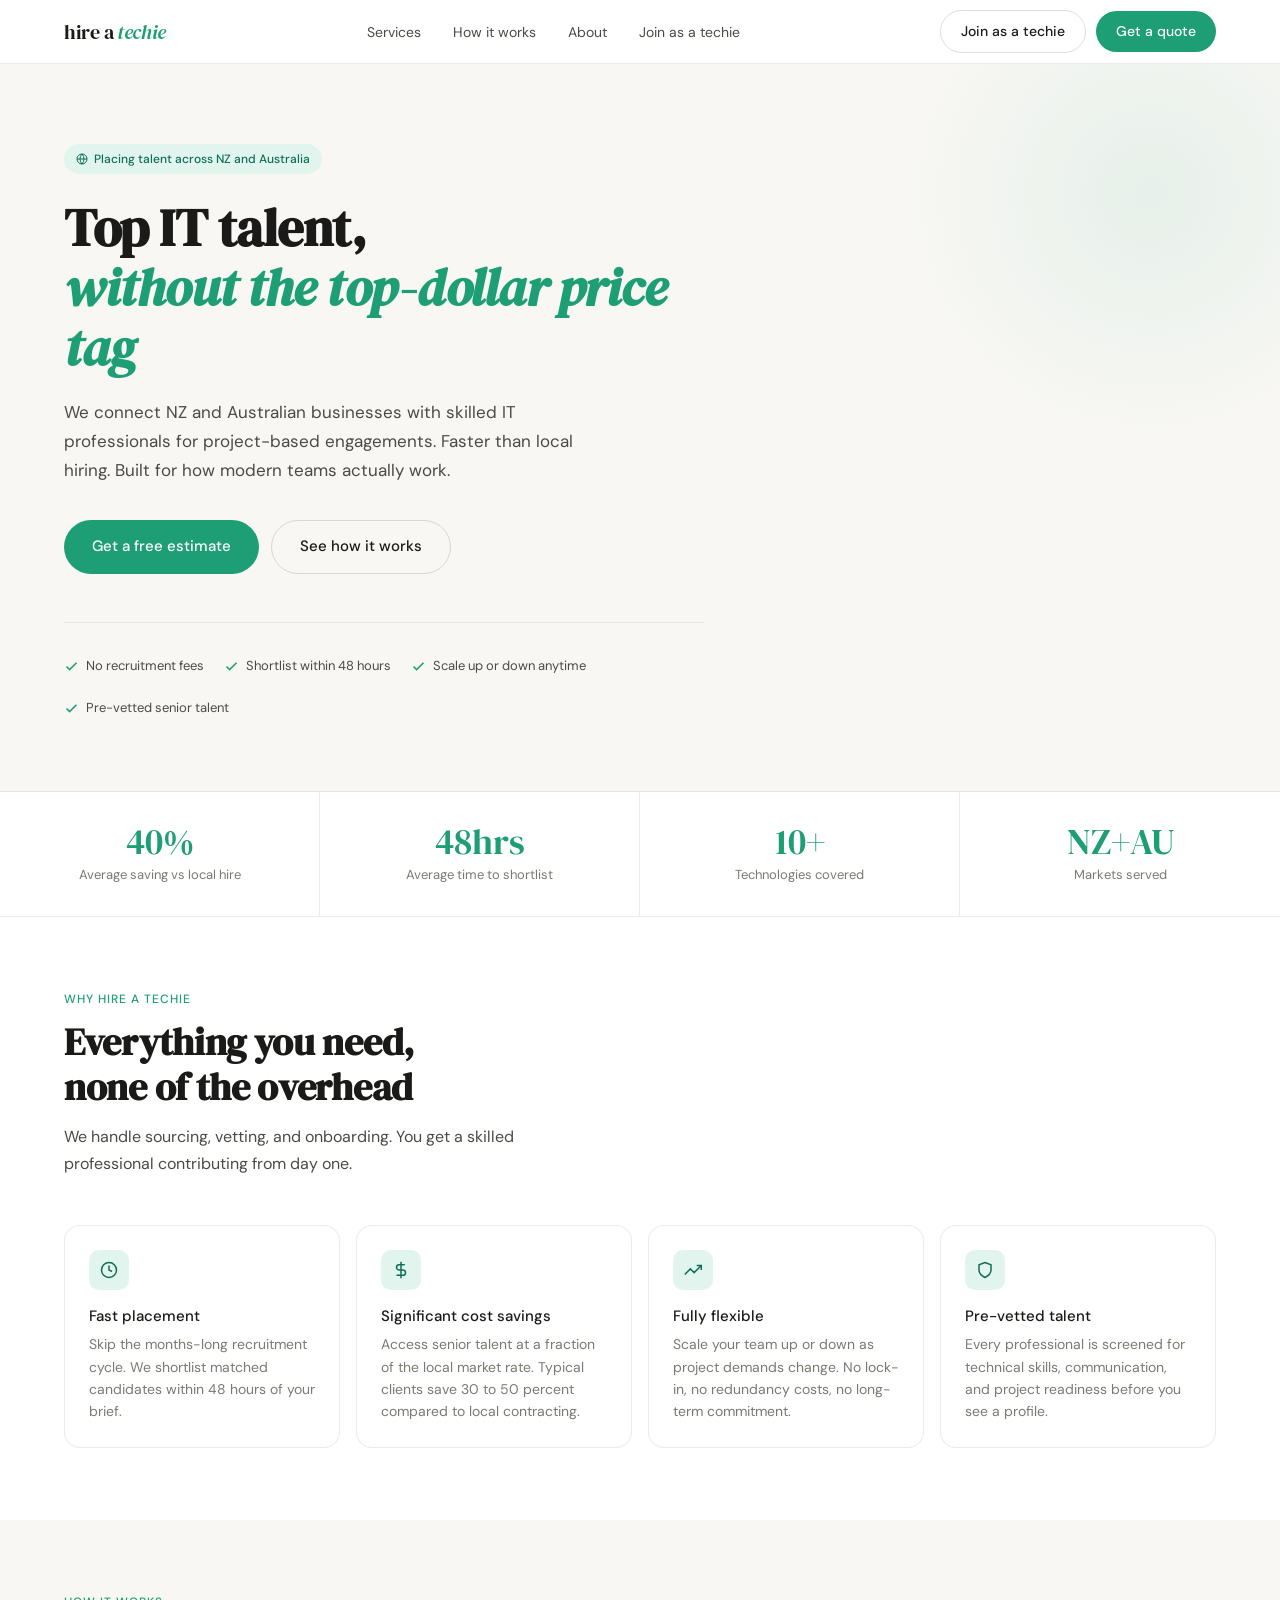
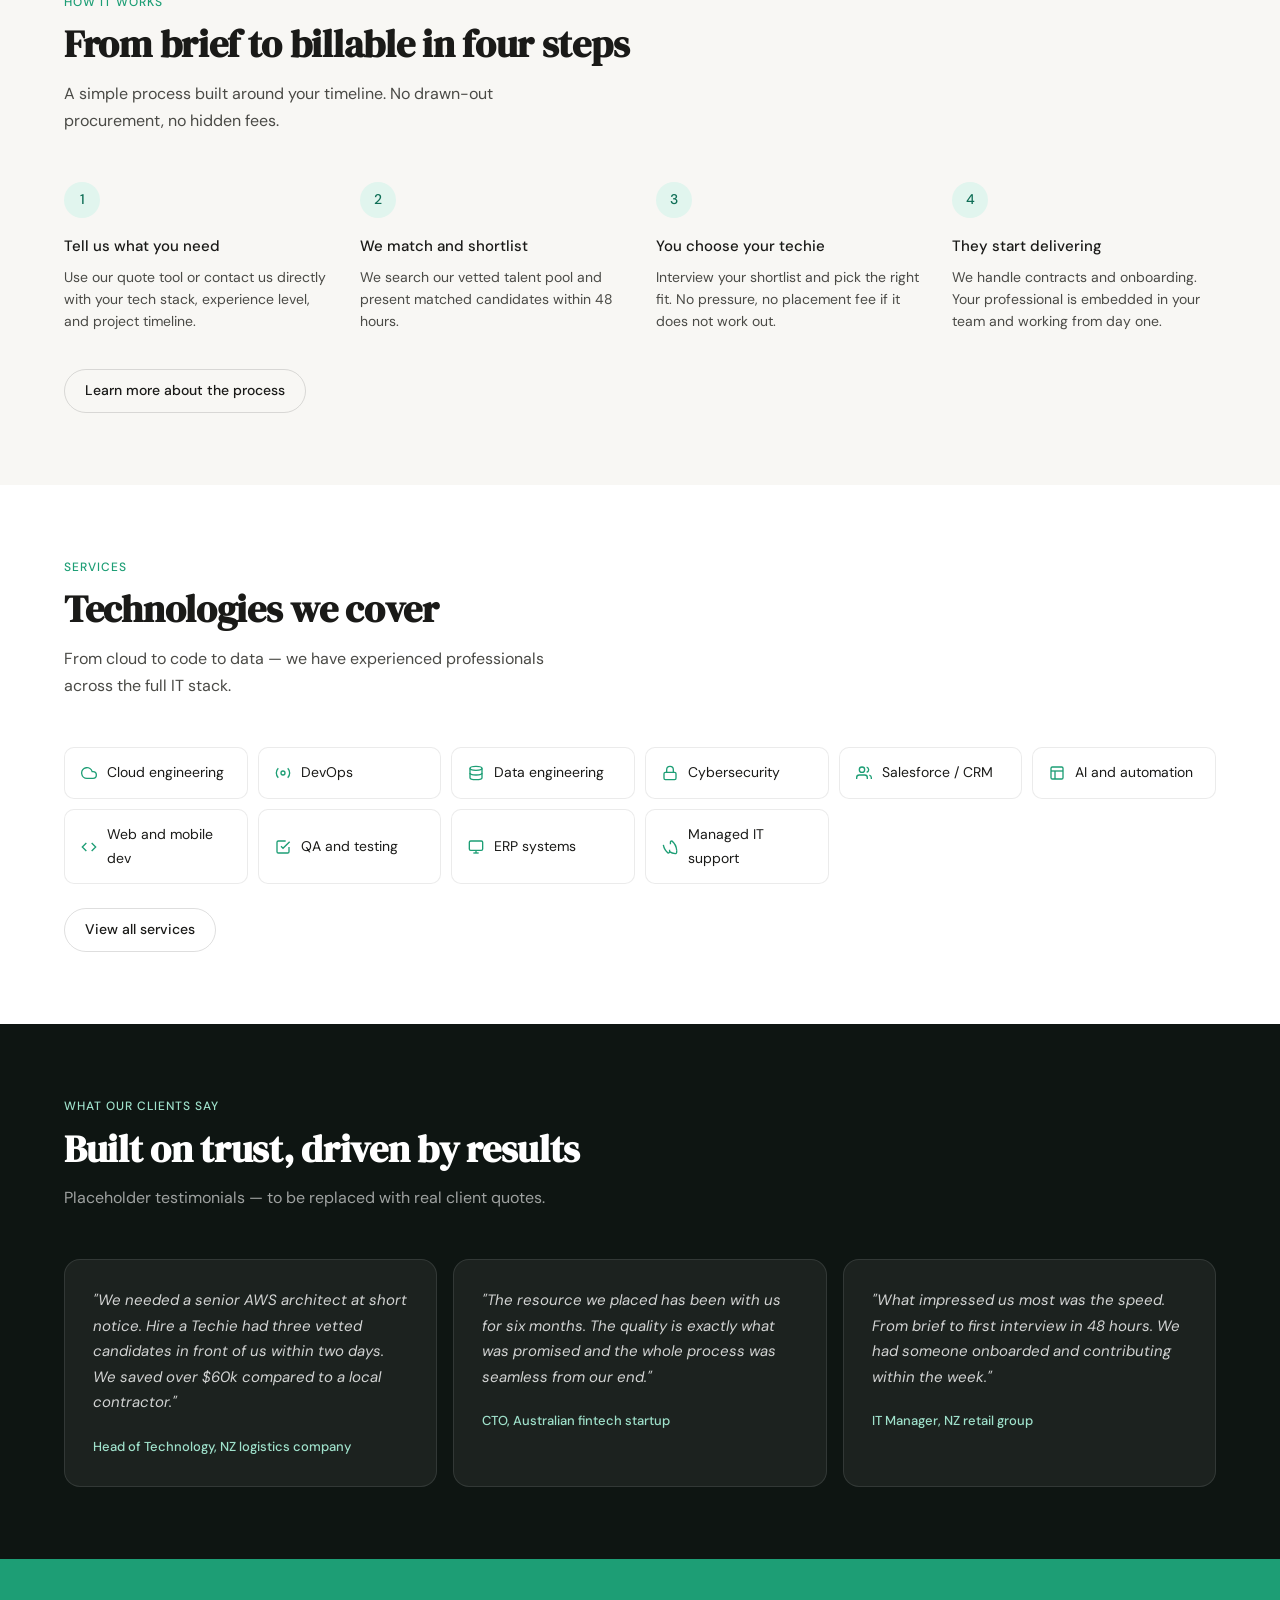
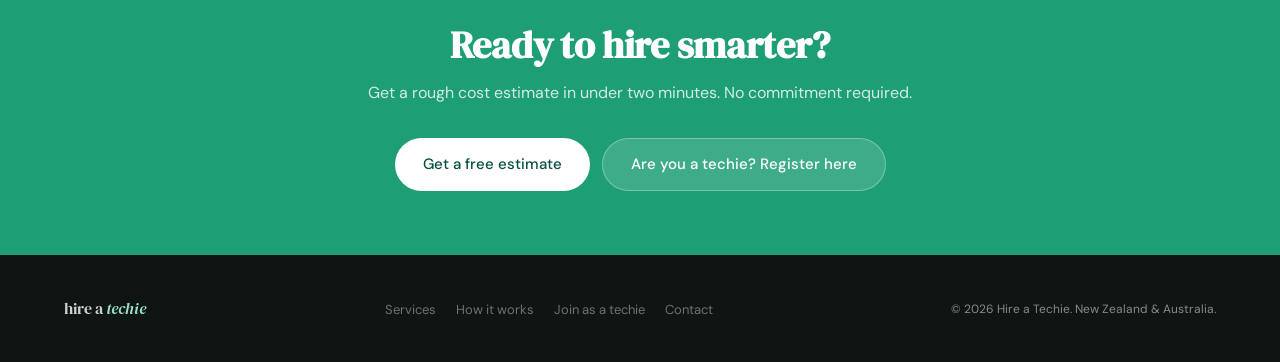
==== index.html @ 33b7230e "Add files via upload" ====
<!DOCTYPE html>
<html lang="en">
<head>
  <meta charset="UTF-8">
  <meta name="viewport" content="width=device-width, initial-scale=1.0">
  <title>Hire a Techie - Skilled IT Talent for NZ and Australia</title>
  <meta name="description" content="Hire a Techie connects NZ and Australian businesses with senior IT professionals. Fast placement, flexible staffing, significant cost savings.">
  <link rel="stylesheet" href="css/style.css">
</head>
<body>

  <div id="nav-placeholder"></div>

  <!-- HERO -->
  <section class="hero">
    <div class="hero-inner">
      <div class="hero-badge">
        <svg width="12" height="12" fill="none" stroke="currentColor" stroke-width="2" viewBox="0 0 24 24"><circle cx="12" cy="12" r="10"/><line x1="2" y1="12" x2="22" y2="12"/><path d="M12 2a15 15 0 0 1 4 10 15 15 0 0 1-4 10 15 15 0 0 1-4-10 15 15 0 0 1 4-10z"/></svg>
        Placing talent across NZ and Australia
      </div>
      <h1>Top IT talent,<br><em>without the top-dollar price tag</em></h1>
      <p class="hero-sub">We connect NZ and Australian businesses with skilled IT professionals for project-based engagements. Faster than local hiring. Built for how modern teams actually work.</p>
      <div class="hero-btns">
        <a href="pages/contact.html" class="btn btn-primary btn-large">Get a free estimate</a>
        <a href="pages/how-it-works.html" class="btn btn-outline btn-large">See how it works</a>
      </div>
      <div class="hero-trust">
        <div class="trust-item">
          <svg width="15" height="15" fill="none" stroke="currentColor" stroke-width="2.5" viewBox="0 0 24 24"><polyline points="20 6 9 17 4 12"/></svg>
          No recruitment fees
        </div>
        <div class="trust-item">
          <svg width="15" height="15" fill="none" stroke="currentColor" stroke-width="2.5" viewBox="0 0 24 24"><polyline points="20 6 9 17 4 12"/></svg>
          Shortlist within 48 hours
        </div>
        <div class="trust-item">
          <svg width="15" height="15" fill="none" stroke="currentColor" stroke-width="2.5" viewBox="0 0 24 24"><polyline points="20 6 9 17 4 12"/></svg>
          Scale up or down anytime
        </div>
        <div class="trust-item">
          <svg width="15" height="15" fill="none" stroke="currentColor" stroke-width="2.5" viewBox="0 0 24 24"><polyline points="20 6 9 17 4 12"/></svg>
          Pre-vetted senior talent
        </div>
      </div>
    </div>
  </section>

  <!-- STATS -->
  <div class="stats">
    <div class="stat-item">
      <div class="stat-num">40%</div>
      <div class="stat-label">Average saving vs local hire</div>
    </div>
    <div class="stat-item">
      <div class="stat-num">48hrs</div>
      <div class="stat-label">Average time to shortlist</div>
    </div>
    <div class="stat-item">
      <div class="stat-num">10+</div>
      <div class="stat-label">Technologies covered</div>
    </div>
    <div class="stat-item">
      <div class="stat-num">NZ+AU</div>
      <div class="stat-label">Markets served</div>
    </div>
  </div>

  <!-- WHY US -->
  <section class="section">
    <p class="section-label">Why hire a techie</p>
    <h2>Everything you need,<br>none of the overhead</h2>
    <p class="section-sub">We handle sourcing, vetting, and onboarding. You get a skilled professional contributing from day one.</p>
    <div class="cards">
      <div class="card">
        <div class="card-icon">
          <svg width="18" height="18" fill="none" stroke="currentColor" stroke-width="2" viewBox="0 0 24 24"><circle cx="12" cy="12" r="10"/><path d="M12 6v6l4 2"/></svg>
        </div>
        <h3>Fast placement</h3>
        <p>Skip the months-long recruitment cycle. We shortlist matched candidates within 48 hours of your brief.</p>
      </div>
      <div class="card">
        <div class="card-icon">
          <svg width="18" height="18" fill="none" stroke="currentColor" stroke-width="2" viewBox="0 0 24 24"><line x1="12" y1="1" x2="12" y2="23"/><path d="M17 5H9.5a3.5 3.5 0 0 0 0 7h5a3.5 3.5 0 0 1 0 7H6"/></svg>
        </div>
        <h3>Significant cost savings</h3>
        <p>Access senior talent at a fraction of the local market rate. Typical clients save 30 to 50 percent compared to local contracting.</p>
      </div>
      <div class="card">
        <div class="card-icon">
          <svg width="18" height="18" fill="none" stroke="currentColor" stroke-width="2" viewBox="0 0 24 24"><polyline points="23 6 13.5 15.5 8.5 10.5 1 18"/><polyline points="17 6 23 6 23 12"/></svg>
        </div>
        <h3>Fully flexible</h3>
        <p>Scale your team up or down as project demands change. No lock-in, no redundancy costs, no long-term commitment.</p>
      </div>
      <div class="card">
        <div class="card-icon">
          <svg width="18" height="18" fill="none" stroke="currentColor" stroke-width="2" viewBox="0 0 24 24"><path d="M12 22s8-4 8-10V5l-8-3-8 3v7c0 6 8 10 8 10z"/></svg>
        </div>
        <h3>Pre-vetted talent</h3>
        <p>Every professional is screened for technical skills, communication, and project readiness before you see a profile.</p>
      </div>
    </div>
  </section>

  <!-- HOW IT WORKS -->
  <section class="section section-alt">
    <p class="section-label">How it works</p>
    <h2>From brief to billable in four steps</h2>
    <p class="section-sub">A simple process built around your timeline. No drawn-out procurement, no hidden fees.</p>
    <div class="steps">
      <div class="step">
        <div class="step-num">1</div>
        <h3>Tell us what you need</h3>
        <p>Use our quote tool or contact us directly with your tech stack, experience level, and project timeline.</p>
      </div>
      <div class="step">
        <div class="step-num">2</div>
        <h3>We match and shortlist</h3>
        <p>We search our vetted talent pool and present matched candidates within 48 hours.</p>
      </div>
      <div class="step">
        <div class="step-num">3</div>
        <h3>You choose your techie</h3>
        <p>Interview your shortlist and pick the right fit. No pressure, no placement fee if it does not work out.</p>
      </div>
      <div class="step">
        <div class="step-num">4</div>
        <h3>They start delivering</h3>
        <p>We handle contracts and onboarding. Your professional is embedded in your team and working from day one.</p>
      </div>
    </div>
    <div style="margin-top:36px;">
      <a href="pages/how-it-works.html" class="btn btn-outline">Learn more about the process</a>
    </div>
  </section>

  <!-- SERVICES -->
  <section class="section">
    <p class="section-label">Services</p>
    <h2>Technologies we cover</h2>
    <p class="section-sub">From cloud to code to data — we have experienced professionals across the full IT stack.</p>
    <div class="services-grid">
      <a href="pages/services.html" class="service-tag">
        <svg width="16" height="16" fill="none" stroke="currentColor" stroke-width="2" viewBox="0 0 24 24"><path d="M18 10h-1.26A8 8 0 1 0 9 20h9a5 5 0 0 0 0-10z"/></svg>
        Cloud engineering
      </a>
      <a href="pages/services.html" class="service-tag">
        <svg width="16" height="16" fill="none" stroke="currentColor" stroke-width="2" viewBox="0 0 24 24"><circle cx="12" cy="12" r="3"/><path d="M19.07 4.93a10 10 0 0 1 0 14.14"/><path d="M4.93 4.93a10 10 0 0 0 0 14.14"/></svg>
        DevOps
      </a>
      <a href="pages/services.html" class="service-tag">
        <svg width="16" height="16" fill="none" stroke="currentColor" stroke-width="2" viewBox="0 0 24 24"><ellipse cx="12" cy="5" rx="9" ry="3"/><path d="M21 12c0 1.66-4 3-9 3s-9-1.34-9-3"/><path d="M3 5v14c0 1.66 4 3 9 3s9-1.34 9-3V5"/></svg>
        Data engineering
      </a>
      <a href="pages/services.html" class="service-tag">
        <svg width="16" height="16" fill="none" stroke="currentColor" stroke-width="2" viewBox="0 0 24 24"><rect x="3" y="11" width="18" height="11" rx="2"/><path d="M7 11V7a5 5 0 0 1 10 0v4"/></svg>
        Cybersecurity
      </a>
      <a href="pages/services.html" class="service-tag">
        <svg width="16" height="16" fill="none" stroke="currentColor" stroke-width="2" viewBox="0 0 24 24"><path d="M17 21v-2a4 4 0 0 0-4-4H5a4 4 0 0 0-4 4v2"/><circle cx="9" cy="7" r="4"/><path d="M23 21v-2a4 4 0 0 0-3-3.87"/><path d="M16 3.13a4 4 0 0 1 0 7.75"/></svg>
        Salesforce / CRM
      </a>
      <a href="pages/services.html" class="service-tag">
        <svg width="16" height="16" fill="none" stroke="currentColor" stroke-width="2" viewBox="0 0 24 24"><rect x="3" y="3" width="18" height="18" rx="2"/><path d="M3 9h18"/><path d="M9 21V9"/></svg>
        AI and automation
      </a>
      <a href="pages/services.html" class="service-tag">
        <svg width="16" height="16" fill="none" stroke="currentColor" stroke-width="2" viewBox="0 0 24 24"><polyline points="16 18 22 12 16 6"/><polyline points="8 6 2 12 8 18"/></svg>
        Web and mobile dev
      </a>
      <a href="pages/services.html" class="service-tag">
        <svg width="16" height="16" fill="none" stroke="currentColor" stroke-width="2" viewBox="0 0 24 24"><polyline points="9 11 12 14 22 4"/><path d="M21 12v7a2 2 0 0 1-2 2H5a2 2 0 0 1-2-2V5a2 2 0 0 1 2-2h11"/></svg>
        QA and testing
      </a>
      <a href="pages/services.html" class="service-tag">
        <svg width="16" height="16" fill="none" stroke="currentColor" stroke-width="2" viewBox="0 0 24 24"><rect x="2" y="3" width="20" height="14" rx="2"/><line x1="8" y1="21" x2="16" y2="21"/><line x1="12" y1="17" x2="12" y2="21"/></svg>
        ERP systems
      </a>
      <a href="pages/services.html" class="service-tag">
        <svg width="16" height="16" fill="none" stroke="currentColor" stroke-width="2" viewBox="0 0 24 24"><path d="M22 16.92v3a2 2 0 0 1-2.18 2 19.79 19.79 0 0 1-8.63-3.07"/><path d="M22 16.92A19.79 19.79 0 0 0 14.63 2.8 2 2 0 0 0 12.64 5v3"/><path d="M2 8.9A19.79 19.79 0 0 0 9.37 21.2a2 2 0 0 0 1.99-2.28V16"/></svg>
        Managed IT support
      </a>
    </div>
    <div style="margin-top:24px;">
      <a href="pages/services.html" class="btn btn-outline">View all services</a>
    </div>
  </section>

  <!-- TESTIMONIALS -->
  <section class="section section-dark">
    <p class="section-label">What our clients say</p>
    <h2>Built on trust, driven by results</h2>
    <p class="section-sub">Placeholder testimonials — to be replaced with real client quotes.</p>
    <div class="testimonials">
      <div class="testimonial">
        <p>"We needed a senior AWS architect at short notice. Hire a Techie had three vetted candidates in front of us within two days. We saved over $60k compared to a local contractor."</p>
        <div class="testimonial-author">Head of Technology, NZ logistics company</div>
      </div>
      <div class="testimonial">
        <p>"The resource we placed has been with us for six months. The quality is exactly what was promised and the whole process was seamless from our end."</p>
        <div class="testimonial-author">CTO, Australian fintech startup</div>
      </div>
      <div class="testimonial">
        <p>"What impressed us most was the speed. From brief to first interview in 48 hours. We had someone onboarded and contributing within the week."</p>
        <div class="testimonial-author">IT Manager, NZ retail group</div>
      </div>
    </div>
  </section>

  <!-- CTA -->
  <section class="cta-band">
    <h2>Ready to hire smarter?</h2>
    <p>Get a rough cost estimate in under two minutes. No commitment required.</p>
    <div class="cta-btns">
      <a href="pages/contact.html" class="btn btn-white btn-large">Get a free estimate</a>
      <a href="pages/register.html" class="btn btn-large" style="background:rgba(255,255,255,0.15);color:#fff;border:1px solid rgba(255,255,255,0.3);">Are you a techie? Register here</a>
    </div>
  </section>

  <div id="footer-placeholder"></div>
  <script src="js/components.js"></script>
</body>
</html>
---- css/style.css ----
@import url('https://fonts.googleapis.com/css2?family=DM+Sans:ital,opsz,wght@0,9..40,300;0,9..40,400;0,9..40,500;1,9..40,300&family=DM+Serif+Display:ital@0;1&display=swap');

:root {
  --green: #1D9E75;
  --green-dark: #0F6E56;
  --green-deep: #085041;
  --green-light: #E1F5EE;
  --green-mid: #9FE1CB;
  --text: #1a1a18;
  --text-mid: #4a4a46;
  --text-light: #7a7a74;
  --border: rgba(0,0,0,0.08);
  --border-mid: rgba(0,0,0,0.13);
  --bg: #ffffff;
  --bg-off: #f8f7f4;
  --bg-dark: #0e1512;
  --radius: 10px;
  --radius-lg: 16px;
}

*, *::before, *::after { box-sizing: border-box; margin: 0; padding: 0; }

html { scroll-behavior: smooth; }

body {
  font-family: 'DM Sans', sans-serif;
  font-size: 16px;
  line-height: 1.7;
  color: var(--text);
  background: var(--bg);
  -webkit-font-smoothing: antialiased;
}

a { color: inherit; text-decoration: none; }
img { max-width: 100%; display: block; }

/* ---- NAV ---- */
nav {
  position: sticky;
  top: 0;
  z-index: 100;
  background: rgba(255,255,255,0.92);
  backdrop-filter: blur(12px);
  border-bottom: 1px solid var(--border);
  padding: 0 5%;
  display: flex;
  align-items: center;
  justify-content: space-between;
  height: 64px;
}

.nav-logo {
  font-family: 'DM Serif Display', serif;
  font-size: 20px;
  color: var(--text);
  letter-spacing: -0.3px;
}
.nav-logo span { color: var(--green); font-style: italic; }

.nav-links {
  display: flex;
  align-items: center;
  gap: 32px;
  list-style: none;
}
.nav-links a {
  font-size: 14px;
  color: var(--text-mid);
  font-weight: 400;
  transition: color 0.2s;
}
.nav-links a:hover { color: var(--green); }

.nav-cta {
  display: flex;
  gap: 10px;
  align-items: center;
}

.btn {
  display: inline-flex;
  align-items: center;
  gap: 6px;
  padding: 9px 20px;
  border-radius: 50px;
  font-size: 14px;
  font-weight: 500;
  cursor: pointer;
  transition: all 0.2s;
  border: none;
  font-family: 'DM Sans', sans-serif;
}
.btn-outline {
  background: transparent;
  border: 1px solid var(--border-mid);
  color: var(--text);
}
.btn-outline:hover { border-color: var(--green); color: var(--green); }
.btn-primary {
  background: var(--green);
  color: #fff;
}
.btn-primary:hover { background: var(--green-dark); }
.btn-large {
  padding: 13px 28px;
  font-size: 15px;
}
.btn-white {
  background: #fff;
  color: var(--green-deep);
}
.btn-white:hover { background: var(--green-light); }

/* ---- HERO ---- */
.hero {
  padding: 80px 5% 72px;
  background: var(--bg-off);
  border-bottom: 1px solid var(--border);
  position: relative;
  overflow: hidden;
}
.hero::before {
  content: '';
  position: absolute;
  top: -120px; right: -120px;
  width: 500px; height: 500px;
  border-radius: 50%;
  background: radial-gradient(circle, rgba(29,158,117,0.08) 0%, transparent 70%);
  pointer-events: none;
}
.hero-inner {
  max-width: 640px;
}
.hero-badge {
  display: inline-flex;
  align-items: center;
  gap: 6px;
  background: var(--green-light);
  color: var(--green-dark);
  font-size: 12px;
  font-weight: 500;
  padding: 5px 12px;
  border-radius: 50px;
  margin-bottom: 24px;
}
.hero h1 {
  font-family: 'DM Serif Display', serif;
  font-size: clamp(36px, 5vw, 52px);
  line-height: 1.15;
  letter-spacing: -0.5px;
  color: var(--text);
  margin-bottom: 20px;
}
.hero h1 em {
  color: var(--green);
  font-style: italic;
}
.hero-sub {
  font-size: 17px;
  color: var(--text-mid);
  line-height: 1.7;
  max-width: 520px;
  margin-bottom: 36px;
}
.hero-btns {
  display: flex;
  gap: 12px;
  flex-wrap: wrap;
  margin-bottom: 48px;
}
.hero-trust {
  display: flex;
  flex-wrap: wrap;
  gap: 20px;
  padding-top: 32px;
  border-top: 1px solid var(--border);
}
.trust-item {
  display: flex;
  align-items: center;
  gap: 7px;
  font-size: 13px;
  color: var(--text-mid);
}
.trust-item svg { color: var(--green); flex-shrink: 0; }

/* ---- STATS ---- */
.stats {
  display: grid;
  grid-template-columns: repeat(auto-fit, minmax(150px, 1fr));
  gap: 0;
  border-bottom: 1px solid var(--border);
}
.stat-item {
  padding: 32px 5%;
  border-right: 1px solid var(--border);
  text-align: center;
}
.stat-item:last-child { border-right: none; }
.stat-num {
  font-family: 'DM Serif Display', serif;
  font-size: 36px;
  color: var(--green);
  line-height: 1;
  margin-bottom: 6px;
}
.stat-label {
  font-size: 13px;
  color: var(--text-light);
  line-height: 1.4;
}

/* ---- SECTION ---- */
.section {
  padding: 72px 5%;
}
.section-alt { background: var(--bg-off); }
.section-dark {
  background: var(--bg-dark);
  color: #fff;
}

.section-label {
  font-size: 12px;
  font-weight: 500;
  color: var(--green);
  text-transform: uppercase;
  letter-spacing: 1px;
  margin-bottom: 10px;
}
.section-dark .section-label { color: var(--green-mid); }

h2 {
  font-family: 'DM Serif Display', serif;
  font-size: clamp(28px, 3.5vw, 38px);
  line-height: 1.2;
  letter-spacing: -0.3px;
  margin-bottom: 12px;
}
.section-dark h2 { color: #fff; }

.section-sub {
  font-size: 16px;
  color: var(--text-mid);
  max-width: 520px;
  margin-bottom: 48px;
  line-height: 1.7;
}
.section-dark .section-sub { color: rgba(255,255,255,0.6); }

/* ---- CARDS ---- */
.cards {
  display: grid;
  grid-template-columns: repeat(auto-fit, minmax(220px, 1fr));
  gap: 16px;
}
.card {
  background: var(--bg);
  border: 1px solid var(--border);
  border-radius: var(--radius-lg);
  padding: 24px;
  transition: border-color 0.2s, box-shadow 0.2s;
}
.card:hover {
  border-color: var(--green-mid);
  box-shadow: 0 4px 24px rgba(29,158,117,0.08);
}
.section-alt .card { background: var(--bg); }
.card-icon {
  width: 40px; height: 40px;
  background: var(--green-light);
  border-radius: 10px;
  display: flex; align-items: center; justify-content: center;
  color: var(--green-dark);
  margin-bottom: 16px;
  font-size: 18px;
}
.card h3 {
  font-size: 15px;
  font-weight: 500;
  margin-bottom: 6px;
  line-height: 1.4;
}
.card p {
  font-size: 14px;
  color: var(--text-light);
  line-height: 1.6;
}

/* ---- STEPS ---- */
.steps {
  display: grid;
  grid-template-columns: repeat(auto-fit, minmax(200px, 1fr));
  gap: 32px;
}
.step { position: relative; }
.step-num {
  width: 36px; height: 36px;
  border-radius: 50%;
  background: var(--green-light);
  color: var(--green-dark);
  font-size: 14px;
  font-weight: 500;
  display: flex; align-items: center; justify-content: center;
  margin-bottom: 16px;
}
.step h3 {
  font-size: 15px;
  font-weight: 500;
  margin-bottom: 6px;
}
.step p {
  font-size: 14px;
  color: var(--text-mid);
  line-height: 1.6;
}

/* ---- SERVICES GRID ---- */
.services-grid {
  display: grid;
  grid-template-columns: repeat(auto-fill, minmax(180px, 1fr));
  gap: 10px;
}
.service-tag {
  display: flex;
  align-items: center;
  gap: 10px;
  padding: 13px 16px;
  background: var(--bg);
  border: 1px solid var(--border);
  border-radius: var(--radius);
  font-size: 14px;
  color: var(--text);
  cursor: pointer;
  transition: all 0.2s;
  text-decoration: none;
}
.service-tag:hover {
  border-color: var(--green);
  color: var(--green-dark);
  background: var(--green-light);
}
.service-tag svg { color: var(--green); flex-shrink: 0; }

/* ---- TESTIMONIALS ---- */
.testimonials {
  display: grid;
  grid-template-columns: repeat(auto-fit, minmax(280px, 1fr));
  gap: 16px;
}
.testimonial {
  background: rgba(255,255,255,0.06);
  border: 1px solid rgba(255,255,255,0.1);
  border-radius: var(--radius-lg);
  padding: 28px;
}
.testimonial p {
  font-size: 15px;
  color: rgba(255,255,255,0.8);
  line-height: 1.7;
  font-style: italic;
  margin-bottom: 20px;
}
.testimonial-author {
  font-size: 13px;
  font-weight: 500;
  color: var(--green-mid);
}

/* ---- CTA BAND ---- */
.cta-band {
  background: var(--green);
  padding: 64px 5%;
  text-align: center;
}
.cta-band h2 {
  color: #fff;
  margin-bottom: 10px;
}
.cta-band p {
  color: rgba(255,255,255,0.8);
  font-size: 16px;
  margin-bottom: 32px;
}
.cta-btns {
  display: flex;
  gap: 12px;
  justify-content: center;
  flex-wrap: wrap;
}

/* ---- FOOTER ---- */
footer {
  background: var(--bg-dark);
  color: rgba(255,255,255,0.5);
  padding: 40px 5%;
  display: flex;
  align-items: center;
  justify-content: space-between;
  flex-wrap: wrap;
  gap: 16px;
}
.footer-logo {
  font-family: 'DM Serif Display', serif;
  font-size: 16px;
  color: rgba(255,255,255,0.8);
}
.footer-logo span { color: var(--green-mid); font-style: italic; }
.footer-links {
  display: flex;
  gap: 20px;
  list-style: none;
}
.footer-links a {
  font-size: 13px;
  color: rgba(255,255,255,0.4);
  transition: color 0.2s;
}
.footer-links a:hover { color: var(--green-mid); }
.footer-copy { font-size: 12px; }

/* ---- PAGE HERO (inner pages) ---- */
.page-hero {
  padding: 56px 5% 48px;
  background: var(--bg-off);
  border-bottom: 1px solid var(--border);
}
.page-hero h1 {
  font-family: 'DM Serif Display', serif;
  font-size: clamp(28px, 4vw, 42px);
  line-height: 1.2;
  letter-spacing: -0.3px;
  margin-bottom: 12px;
}
.page-hero p {
  font-size: 16px;
  color: var(--text-mid);
  max-width: 540px;
  line-height: 1.7;
}

/* ---- FORM STYLES ---- */
.form-section {
  padding: 56px 5%;
  max-width: 760px;
}
.form-notice {
  border-radius: var(--radius-lg);
  padding: 16px 20px;
  margin-bottom: 24px;
  font-size: 14px;
  line-height: 1.7;
}
.notice-teal {
  background: var(--green-light);
  border: 1px solid var(--green-mid);
  color: var(--green-deep);
}
.notice-amber {
  background: #FFF8E6;
  border: 1px solid #FAC775;
  color: #633806;
}
.notice-title {
  font-weight: 500;
  margin-bottom: 4px;
  display: flex;
  align-items: center;
  gap: 6px;
}
.form-block { margin-bottom: 28px; }
.form-block-title {
  font-size: 11px;
  font-weight: 500;
  text-transform: uppercase;
  letter-spacing: 0.8px;
  color: var(--text-light);
  margin-bottom: 14px;
  padding-bottom: 10px;
  border-bottom: 1px solid var(--border);
}
.form-grid { display: grid; grid-template-columns: 1fr 1fr; gap: 12px; }
.form-field { display: flex; flex-direction: column; gap: 6px; margin-bottom: 12px; }
.form-field label { font-size: 13px; color: var(--text-mid); font-weight: 400; }
.form-field input,
.form-field select,
.form-field textarea {
  padding: 10px 14px;
  border: 1px solid var(--border-mid);
  border-radius: var(--radius);
  font-size: 14px;
  font-family: 'DM Sans', sans-serif;
  color: var(--text);
  background: var(--bg);
  outline: none;
  transition: border-color 0.2s;
  width: 100%;
}
.form-field input:focus,
.form-field select:focus,
.form-field textarea:focus {
  border-color: var(--green);
}
.form-field textarea { min-height: 80px; resize: vertical; }
.chips { display: flex; flex-wrap: wrap; gap: 7px; }
.chip {
  font-size: 13px;
  padding: 5px 13px;
  border-radius: 50px;
  border: 1px solid var(--border-mid);
  background: transparent;
  color: var(--text-mid);
  cursor: pointer;
  transition: all 0.15s;
  font-family: 'DM Sans', sans-serif;
}
.chip.active { background: var(--green); border-color: var(--green); color: #fff; }
.avail-grid { display: grid; grid-template-columns: 1fr 1fr; gap: 8px; }
.avail-opt {
  border: 1px solid var(--border-mid);
  border-radius: var(--radius);
  padding: 12px 14px;
  cursor: pointer;
  transition: all 0.15s;
}
.avail-opt.active { border-color: var(--green); background: var(--green-light); }
.avail-opt-title { font-size: 13px; font-weight: 500; margin-bottom: 2px; }
.avail-opt.active .avail-opt-title { color: var(--green-deep); }
.avail-opt-sub { font-size: 12px; color: var(--text-light); }
.check-row { display: flex; align-items: flex-start; gap: 10px; margin-bottom: 10px; }
.check-row input { margin-top: 3px; flex-shrink: 0; accent-color: var(--green); }
.check-row label { font-size: 13px; color: var(--text-mid); line-height: 1.6; }
.form-note { font-size: 12px; color: var(--text-light); text-align: center; margin-top: 12px; line-height: 1.6; }
.success-box {
  background: var(--green-light);
  border: 1px solid var(--green-mid);
  border-radius: var(--radius-lg);
  padding: 40px 32px;
  text-align: center;
  display: none;
}
.success-box h2 { font-family: 'DM Serif Display', serif; color: var(--green-deep); margin-bottom: 10px; }
.success-box p { color: var(--green-dark); font-size: 15px; line-height: 1.7; }

/* ---- MOBILE ---- */
.hamburger { display: none; background: none; border: none; cursor: pointer; padding: 4px; }
@media (max-width: 768px) {
  .nav-links, .nav-cta { display: none; }
  .nav-links.open { display: flex; flex-direction: column; position: absolute; top: 64px; left: 0; right: 0; background: var(--bg); border-bottom: 1px solid var(--border); padding: 20px 5%; gap: 16px; }
  .nav-links.open + .nav-cta { display: flex; position: absolute; top: 148px; left: 0; right: 0; background: var(--bg); padding: 0 5% 20px; border-bottom: 1px solid var(--border); }
  .hamburger { display: block; }
  .form-grid { grid-template-columns: 1fr; }
  .avail-grid { grid-template-columns: 1fr; }
  .stats { grid-template-columns: 1fr 1fr; }
  .stat-item { border-right: none; border-bottom: 1px solid var(--border); }
  .stat-item:nth-child(even) { border-left: 1px solid var(--border); }
  .hero-btns { flex-direction: column; }
  .hero-btns .btn { width: fit-content; }
}
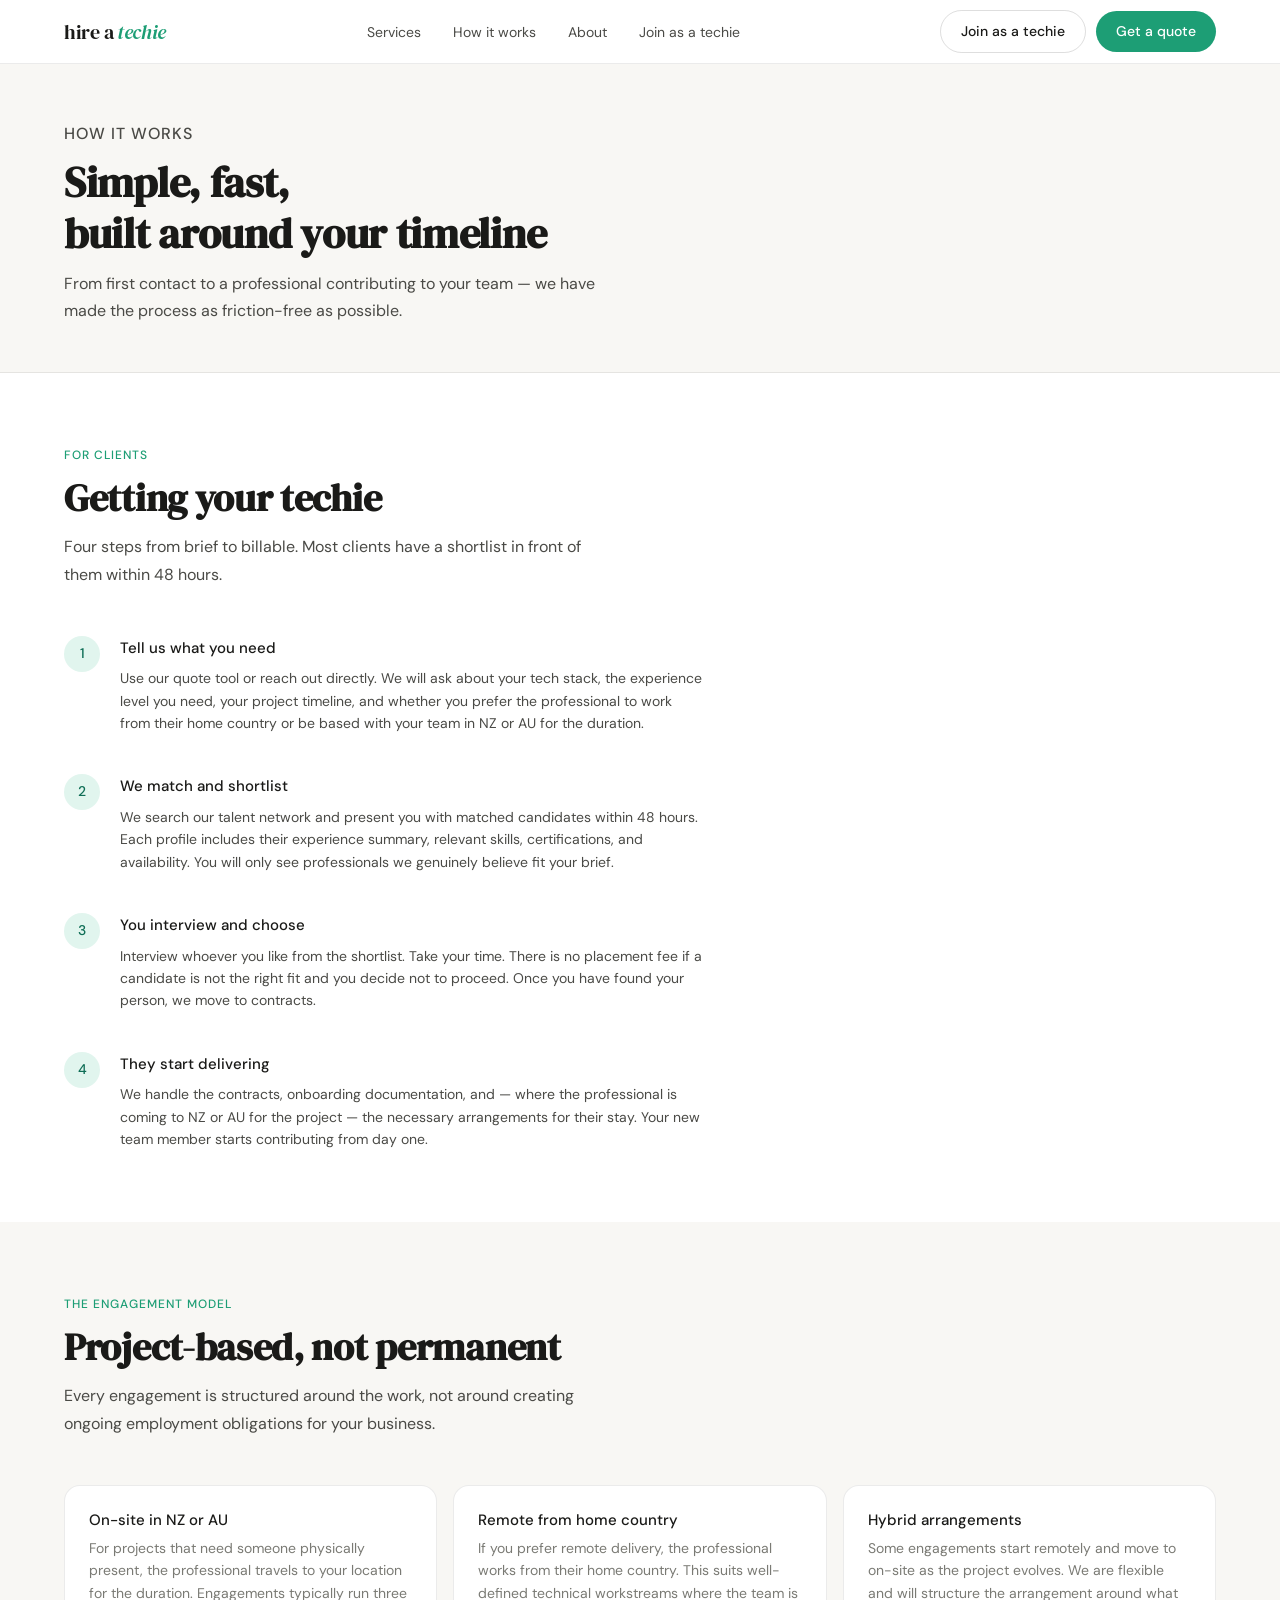
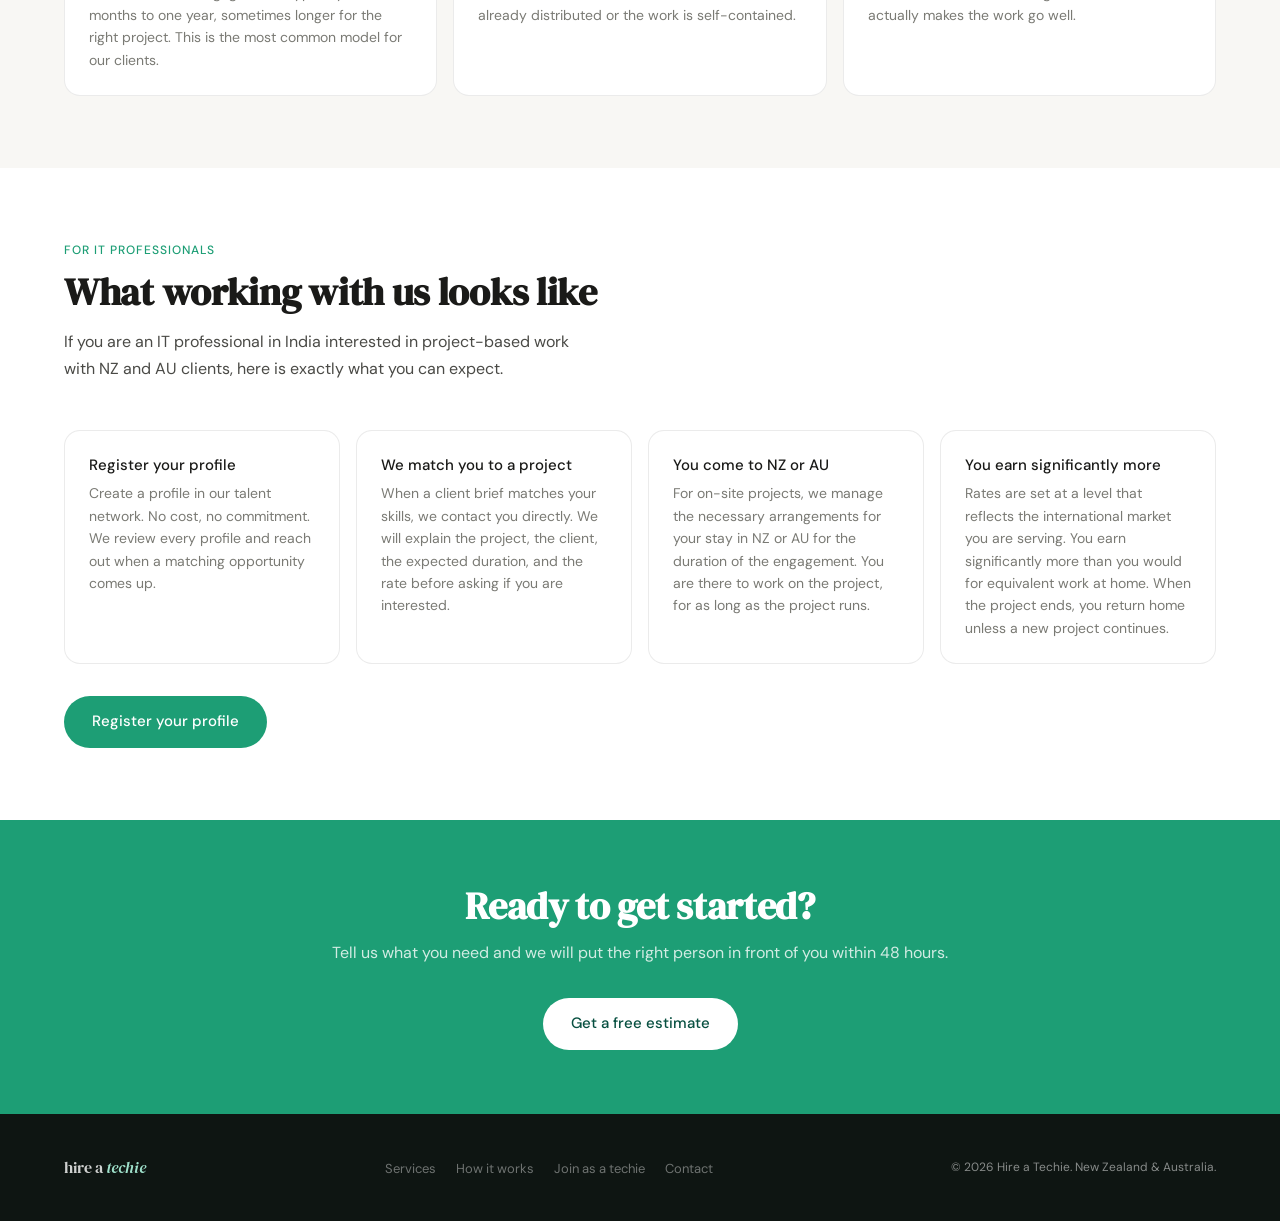
==== commit 2dbecdfd: "Add files via upload" ====
--- a/index.html
+++ b/index.html
@@ -3,221 +3,120 @@
 <head>
   <meta charset="UTF-8">
   <meta name="viewport" content="width=device-width, initial-scale=1.0">
-  <title>Hire a Techie - Skilled IT Talent for NZ and Australia</title>
-  <meta name="description" content="Hire a Techie connects NZ and Australian businesses with senior IT professionals. Fast placement, flexible staffing, significant cost savings.">
-  <link rel="stylesheet" href="css/style.css">
+  <title>How It Works - Hire a Techie</title>
+  <meta name="description" content="How Hire a Techie works for businesses in NZ and Australia. Simple process, fast placement, no long-term commitment.">
+  <link rel="stylesheet" href="../css/style.css">
 </head>
 <body>
 
   <div id="nav-placeholder"></div>
 
-  <!-- HERO -->
-  <section class="hero">
-    <div class="hero-inner">
-      <div class="hero-badge">
-        <svg width="12" height="12" fill="none" stroke="currentColor" stroke-width="2" viewBox="0 0 24 24"><circle cx="12" cy="12" r="10"/><line x1="2" y1="12" x2="22" y2="12"/><path d="M12 2a15 15 0 0 1 4 10 15 15 0 0 1-4 10 15 15 0 0 1-4-10 15 15 0 0 1 4-10z"/></svg>
-        Placing talent across NZ and Australia
+  <div class="page-hero">
+    <p class="section-label">How it works</p>
+    <h1>Simple, fast,<br>built around your timeline</h1>
+    <p>From first contact to a professional contributing to your team — we have made the process as friction-free as possible.</p>
+  </div>
+
+  <!-- FOR CLIENTS -->
+  <section class="section">
+    <p class="section-label">For clients</p>
+    <h2>Getting your techie</h2>
+    <p class="section-sub">Four steps from brief to billable. Most clients have a shortlist in front of them within 48 hours.</p>
+    <div class="steps" style="grid-template-columns: 1fr; max-width:640px; gap:40px;">
+
+      <div class="step" style="display:flex; gap:20px; align-items:flex-start;">
+        <div class="step-num" style="flex-shrink:0; margin:0;">1</div>
+        <div>
+          <h3>Tell us what you need</h3>
+          <p>Use our quote tool or reach out directly. We will ask about your tech stack, the experience level you need, your project timeline, and whether you prefer the professional to work from their home country or be based with your team in NZ or AU for the duration.</p>
+        </div>
       </div>
-      <h1>Top IT talent,<br><em>without the top-dollar price tag</em></h1>
-      <p class="hero-sub">We connect NZ and Australian businesses with skilled IT professionals for project-based engagements. Faster than local hiring. Built for how modern teams actually work.</p>
-      <div class="hero-btns">
-        <a href="pages/contact.html" class="btn btn-primary btn-large">Get a free estimate</a>
-        <a href="pages/how-it-works.html" class="btn btn-outline btn-large">See how it works</a>
+
+      <div class="step" style="display:flex; gap:20px; align-items:flex-start;">
+        <div class="step-num" style="flex-shrink:0; margin:0;">2</div>
+        <div>
+          <h3>We match and shortlist</h3>
+          <p>We search our talent network and present you with matched candidates within 48 hours. Each profile includes their experience summary, relevant skills, certifications, and availability. You will only see professionals we genuinely believe fit your brief.</p>
+        </div>
       </div>
-      <div class="hero-trust">
-        <div class="trust-item">
-          <svg width="15" height="15" fill="none" stroke="currentColor" stroke-width="2.5" viewBox="0 0 24 24"><polyline points="20 6 9 17 4 12"/></svg>
-          No recruitment fees
+
+      <div class="step" style="display:flex; gap:20px; align-items:flex-start;">
+        <div class="step-num" style="flex-shrink:0; margin:0;">3</div>
+        <div>
+          <h3>You interview and choose</h3>
+          <p>Interview whoever you like from the shortlist. Take your time. There is no placement fee if a candidate is not the right fit and you decide not to proceed. Once you have found your person, we move to contracts.</p>
         </div>
-        <div class="trust-item">
-          <svg width="15" height="15" fill="none" stroke="currentColor" stroke-width="2.5" viewBox="0 0 24 24"><polyline points="20 6 9 17 4 12"/></svg>
-          Shortlist within 48 hours
+      </div>
+
+      <div class="step" style="display:flex; gap:20px; align-items:flex-start;">
+        <div class="step-num" style="flex-shrink:0; margin:0;">4</div>
+        <div>
+          <h3>They start delivering</h3>
+          <p>We handle the contracts, onboarding documentation, and — where the professional is coming to NZ or AU for the project — the necessary arrangements for their stay. Your new team member starts contributing from day one.</p>
         </div>
-        <div class="trust-item">
-          <svg width="15" height="15" fill="none" stroke="currentColor" stroke-width="2.5" viewBox="0 0 24 24"><polyline points="20 6 9 17 4 12"/></svg>
-          Scale up or down anytime
-        </div>
-        <div class="trust-item">
-          <svg width="15" height="15" fill="none" stroke="currentColor" stroke-width="2.5" viewBox="0 0 24 24"><polyline points="20 6 9 17 4 12"/></svg>
-          Pre-vetted senior talent
-        </div>
+      </div>
+
+    </div>
+  </section>
+
+  <!-- HOW ENGAGEMENT WORKS -->
+  <section class="section section-alt">
+    <p class="section-label">The engagement model</p>
+    <h2>Project-based, not permanent</h2>
+    <p class="section-sub">Every engagement is structured around the work, not around creating ongoing employment obligations for your business.</p>
+    <div class="cards">
+      <div class="card">
+        <h3>On-site in NZ or AU</h3>
+        <p>For projects that need someone physically present, the professional travels to your location for the duration. Engagements typically run three months to one year, sometimes longer for the right project. This is the most common model for our clients.</p>
+      </div>
+      <div class="card">
+        <h3>Remote from home country</h3>
+        <p>If you prefer remote delivery, the professional works from their home country. This suits well-defined technical workstreams where the team is already distributed or the work is self-contained.</p>
+      </div>
+      <div class="card">
+        <h3>Hybrid arrangements</h3>
+        <p>Some engagements start remotely and move to on-site as the project evolves. We are flexible and will structure the arrangement around what actually makes the work go well.</p>
       </div>
     </div>
   </section>
 
-  <!-- STATS -->
-  <div class="stats">
-    <div class="stat-item">
-      <div class="stat-num">40%</div>
-      <div class="stat-label">Average saving vs local hire</div>
-    </div>
-    <div class="stat-item">
-      <div class="stat-num">48hrs</div>
-      <div class="stat-label">Average time to shortlist</div>
-    </div>
-    <div class="stat-item">
-      <div class="stat-num">10+</div>
-      <div class="stat-label">Technologies covered</div>
-    </div>
-    <div class="stat-item">
-      <div class="stat-num">NZ+AU</div>
-      <div class="stat-label">Markets served</div>
-    </div>
-  </div>
-
-  <!-- WHY US -->
+  <!-- FOR TECHIES -->
   <section class="section">
-    <p class="section-label">Why hire a techie</p>
-    <h2>Everything you need,<br>none of the overhead</h2>
-    <p class="section-sub">We handle sourcing, vetting, and onboarding. You get a skilled professional contributing from day one.</p>
+    <p class="section-label">For IT professionals</p>
+    <h2>What working with us looks like</h2>
+    <p class="section-sub">If you are an IT professional in India interested in project-based work with NZ and AU clients, here is exactly what you can expect.</p>
     <div class="cards">
       <div class="card">
-        <div class="card-icon">
-          <svg width="18" height="18" fill="none" stroke="currentColor" stroke-width="2" viewBox="0 0 24 24"><circle cx="12" cy="12" r="10"/><path d="M12 6v6l4 2"/></svg>
-        </div>
-        <h3>Fast placement</h3>
-        <p>Skip the months-long recruitment cycle. We shortlist matched candidates within 48 hours of your brief.</p>
+        <h3>Register your profile</h3>
+        <p>Create a profile in our talent network. No cost, no commitment. We review every profile and reach out when a matching opportunity comes up.</p>
       </div>
       <div class="card">
-        <div class="card-icon">
-          <svg width="18" height="18" fill="none" stroke="currentColor" stroke-width="2" viewBox="0 0 24 24"><line x1="12" y1="1" x2="12" y2="23"/><path d="M17 5H9.5a3.5 3.5 0 0 0 0 7h5a3.5 3.5 0 0 1 0 7H6"/></svg>
-        </div>
-        <h3>Significant cost savings</h3>
-        <p>Access senior talent at a fraction of the local market rate. Typical clients save 30 to 50 percent compared to local contracting.</p>
+        <h3>We match you to a project</h3>
+        <p>When a client brief matches your skills, we contact you directly. We will explain the project, the client, the expected duration, and the rate before asking if you are interested.</p>
       </div>
       <div class="card">
-        <div class="card-icon">
-          <svg width="18" height="18" fill="none" stroke="currentColor" stroke-width="2" viewBox="0 0 24 24"><polyline points="23 6 13.5 15.5 8.5 10.5 1 18"/><polyline points="17 6 23 6 23 12"/></svg>
-        </div>
-        <h3>Fully flexible</h3>
-        <p>Scale your team up or down as project demands change. No lock-in, no redundancy costs, no long-term commitment.</p>
+        <h3>You come to NZ or AU</h3>
+        <p>For on-site projects, we manage the necessary arrangements for your stay in NZ or AU for the duration of the engagement. You are there to work on the project, for as long as the project runs.</p>
       </div>
       <div class="card">
-        <div class="card-icon">
-          <svg width="18" height="18" fill="none" stroke="currentColor" stroke-width="2" viewBox="0 0 24 24"><path d="M12 22s8-4 8-10V5l-8-3-8 3v7c0 6 8 10 8 10z"/></svg>
-        </div>
-        <h3>Pre-vetted talent</h3>
-        <p>Every professional is screened for technical skills, communication, and project readiness before you see a profile.</p>
+        <h3>You earn significantly more</h3>
+        <p>Rates are set at a level that reflects the international market you are serving. You earn significantly more than you would for equivalent work at home. When the project ends, you return home unless a new project continues.</p>
       </div>
+    </div>
+    <div style="margin-top:32px;">
+      <a href="register.html" class="btn btn-primary btn-large">Register your profile</a>
     </div>
   </section>
 
-  <!-- HOW IT WORKS -->
-  <section class="section section-alt">
-    <p class="section-label">How it works</p>
-    <h2>From brief to billable in four steps</h2>
-    <p class="section-sub">A simple process built around your timeline. No drawn-out procurement, no hidden fees.</p>
-    <div class="steps">
-      <div class="step">
-        <div class="step-num">1</div>
-        <h3>Tell us what you need</h3>
-        <p>Use our quote tool or contact us directly with your tech stack, experience level, and project timeline.</p>
-      </div>
-      <div class="step">
-        <div class="step-num">2</div>
-        <h3>We match and shortlist</h3>
-        <p>We search our vetted talent pool and present matched candidates within 48 hours.</p>
-      </div>
-      <div class="step">
-        <div class="step-num">3</div>
-        <h3>You choose your techie</h3>
-        <p>Interview your shortlist and pick the right fit. No pressure, no placement fee if it does not work out.</p>
-      </div>
-      <div class="step">
-        <div class="step-num">4</div>
-        <h3>They start delivering</h3>
-        <p>We handle contracts and onboarding. Your professional is embedded in your team and working from day one.</p>
-      </div>
-    </div>
-    <div style="margin-top:36px;">
-      <a href="pages/how-it-works.html" class="btn btn-outline">Learn more about the process</a>
-    </div>
-  </section>
-
-  <!-- SERVICES -->
-  <section class="section">
-    <p class="section-label">Services</p>
-    <h2>Technologies we cover</h2>
-    <p class="section-sub">From cloud to code to data — we have experienced professionals across the full IT stack.</p>
-    <div class="services-grid">
-      <a href="pages/services.html" class="service-tag">
-        <svg width="16" height="16" fill="none" stroke="currentColor" stroke-width="2" viewBox="0 0 24 24"><path d="M18 10h-1.26A8 8 0 1 0 9 20h9a5 5 0 0 0 0-10z"/></svg>
-        Cloud engineering
-      </a>
-      <a href="pages/services.html" class="service-tag">
-        <svg width="16" height="16" fill="none" stroke="currentColor" stroke-width="2" viewBox="0 0 24 24"><circle cx="12" cy="12" r="3"/><path d="M19.07 4.93a10 10 0 0 1 0 14.14"/><path d="M4.93 4.93a10 10 0 0 0 0 14.14"/></svg>
-        DevOps
-      </a>
-      <a href="pages/services.html" class="service-tag">
-        <svg width="16" height="16" fill="none" stroke="currentColor" stroke-width="2" viewBox="0 0 24 24"><ellipse cx="12" cy="5" rx="9" ry="3"/><path d="M21 12c0 1.66-4 3-9 3s-9-1.34-9-3"/><path d="M3 5v14c0 1.66 4 3 9 3s9-1.34 9-3V5"/></svg>
-        Data engineering
-      </a>
-      <a href="pages/services.html" class="service-tag">
-        <svg width="16" height="16" fill="none" stroke="currentColor" stroke-width="2" viewBox="0 0 24 24"><rect x="3" y="11" width="18" height="11" rx="2"/><path d="M7 11V7a5 5 0 0 1 10 0v4"/></svg>
-        Cybersecurity
-      </a>
-      <a href="pages/services.html" class="service-tag">
-        <svg width="16" height="16" fill="none" stroke="currentColor" stroke-width="2" viewBox="0 0 24 24"><path d="M17 21v-2a4 4 0 0 0-4-4H5a4 4 0 0 0-4 4v2"/><circle cx="9" cy="7" r="4"/><path d="M23 21v-2a4 4 0 0 0-3-3.87"/><path d="M16 3.13a4 4 0 0 1 0 7.75"/></svg>
-        Salesforce / CRM
-      </a>
-      <a href="pages/services.html" class="service-tag">
-        <svg width="16" height="16" fill="none" stroke="currentColor" stroke-width="2" viewBox="0 0 24 24"><rect x="3" y="3" width="18" height="18" rx="2"/><path d="M3 9h18"/><path d="M9 21V9"/></svg>
-        AI and automation
-      </a>
-      <a href="pages/services.html" class="service-tag">
-        <svg width="16" height="16" fill="none" stroke="currentColor" stroke-width="2" viewBox="0 0 24 24"><polyline points="16 18 22 12 16 6"/><polyline points="8 6 2 12 8 18"/></svg>
-        Web and mobile dev
-      </a>
-      <a href="pages/services.html" class="service-tag">
-        <svg width="16" height="16" fill="none" stroke="currentColor" stroke-width="2" viewBox="0 0 24 24"><polyline points="9 11 12 14 22 4"/><path d="M21 12v7a2 2 0 0 1-2 2H5a2 2 0 0 1-2-2V5a2 2 0 0 1 2-2h11"/></svg>
-        QA and testing
-      </a>
-      <a href="pages/services.html" class="service-tag">
-        <svg width="16" height="16" fill="none" stroke="currentColor" stroke-width="2" viewBox="0 0 24 24"><rect x="2" y="3" width="20" height="14" rx="2"/><line x1="8" y1="21" x2="16" y2="21"/><line x1="12" y1="17" x2="12" y2="21"/></svg>
-        ERP systems
-      </a>
-      <a href="pages/services.html" class="service-tag">
-        <svg width="16" height="16" fill="none" stroke="currentColor" stroke-width="2" viewBox="0 0 24 24"><path d="M22 16.92v3a2 2 0 0 1-2.18 2 19.79 19.79 0 0 1-8.63-3.07"/><path d="M22 16.92A19.79 19.79 0 0 0 14.63 2.8 2 2 0 0 0 12.64 5v3"/><path d="M2 8.9A19.79 19.79 0 0 0 9.37 21.2a2 2 0 0 0 1.99-2.28V16"/></svg>
-        Managed IT support
-      </a>
-    </div>
-    <div style="margin-top:24px;">
-      <a href="pages/services.html" class="btn btn-outline">View all services</a>
-    </div>
-  </section>
-
-  <!-- TESTIMONIALS -->
-  <section class="section section-dark">
-    <p class="section-label">What our clients say</p>
-    <h2>Built on trust, driven by results</h2>
-    <p class="section-sub">Placeholder testimonials — to be replaced with real client quotes.</p>
-    <div class="testimonials">
-      <div class="testimonial">
-        <p>"We needed a senior AWS architect at short notice. Hire a Techie had three vetted candidates in front of us within two days. We saved over $60k compared to a local contractor."</p>
-        <div class="testimonial-author">Head of Technology, NZ logistics company</div>
-      </div>
-      <div class="testimonial">
-        <p>"The resource we placed has been with us for six months. The quality is exactly what was promised and the whole process was seamless from our end."</p>
-        <div class="testimonial-author">CTO, Australian fintech startup</div>
-      </div>
-      <div class="testimonial">
-        <p>"What impressed us most was the speed. From brief to first interview in 48 hours. We had someone onboarded and contributing within the week."</p>
-        <div class="testimonial-author">IT Manager, NZ retail group</div>
-      </div>
-    </div>
-  </section>
-
-  <!-- CTA -->
   <section class="cta-band">
-    <h2>Ready to hire smarter?</h2>
-    <p>Get a rough cost estimate in under two minutes. No commitment required.</p>
+    <h2>Ready to get started?</h2>
+    <p>Tell us what you need and we will put the right person in front of you within 48 hours.</p>
     <div class="cta-btns">
-      <a href="pages/contact.html" class="btn btn-white btn-large">Get a free estimate</a>
-      <a href="pages/register.html" class="btn btn-large" style="background:rgba(255,255,255,0.15);color:#fff;border:1px solid rgba(255,255,255,0.3);">Are you a techie? Register here</a>
+      <a href="contact.html" class="btn btn-white btn-large">Get a free estimate</a>
     </div>
   </section>
 
   <div id="footer-placeholder"></div>
-  <script src="js/components.js"></script>
+  <script src="../js/components.js"></script>
 </body>
 </html>
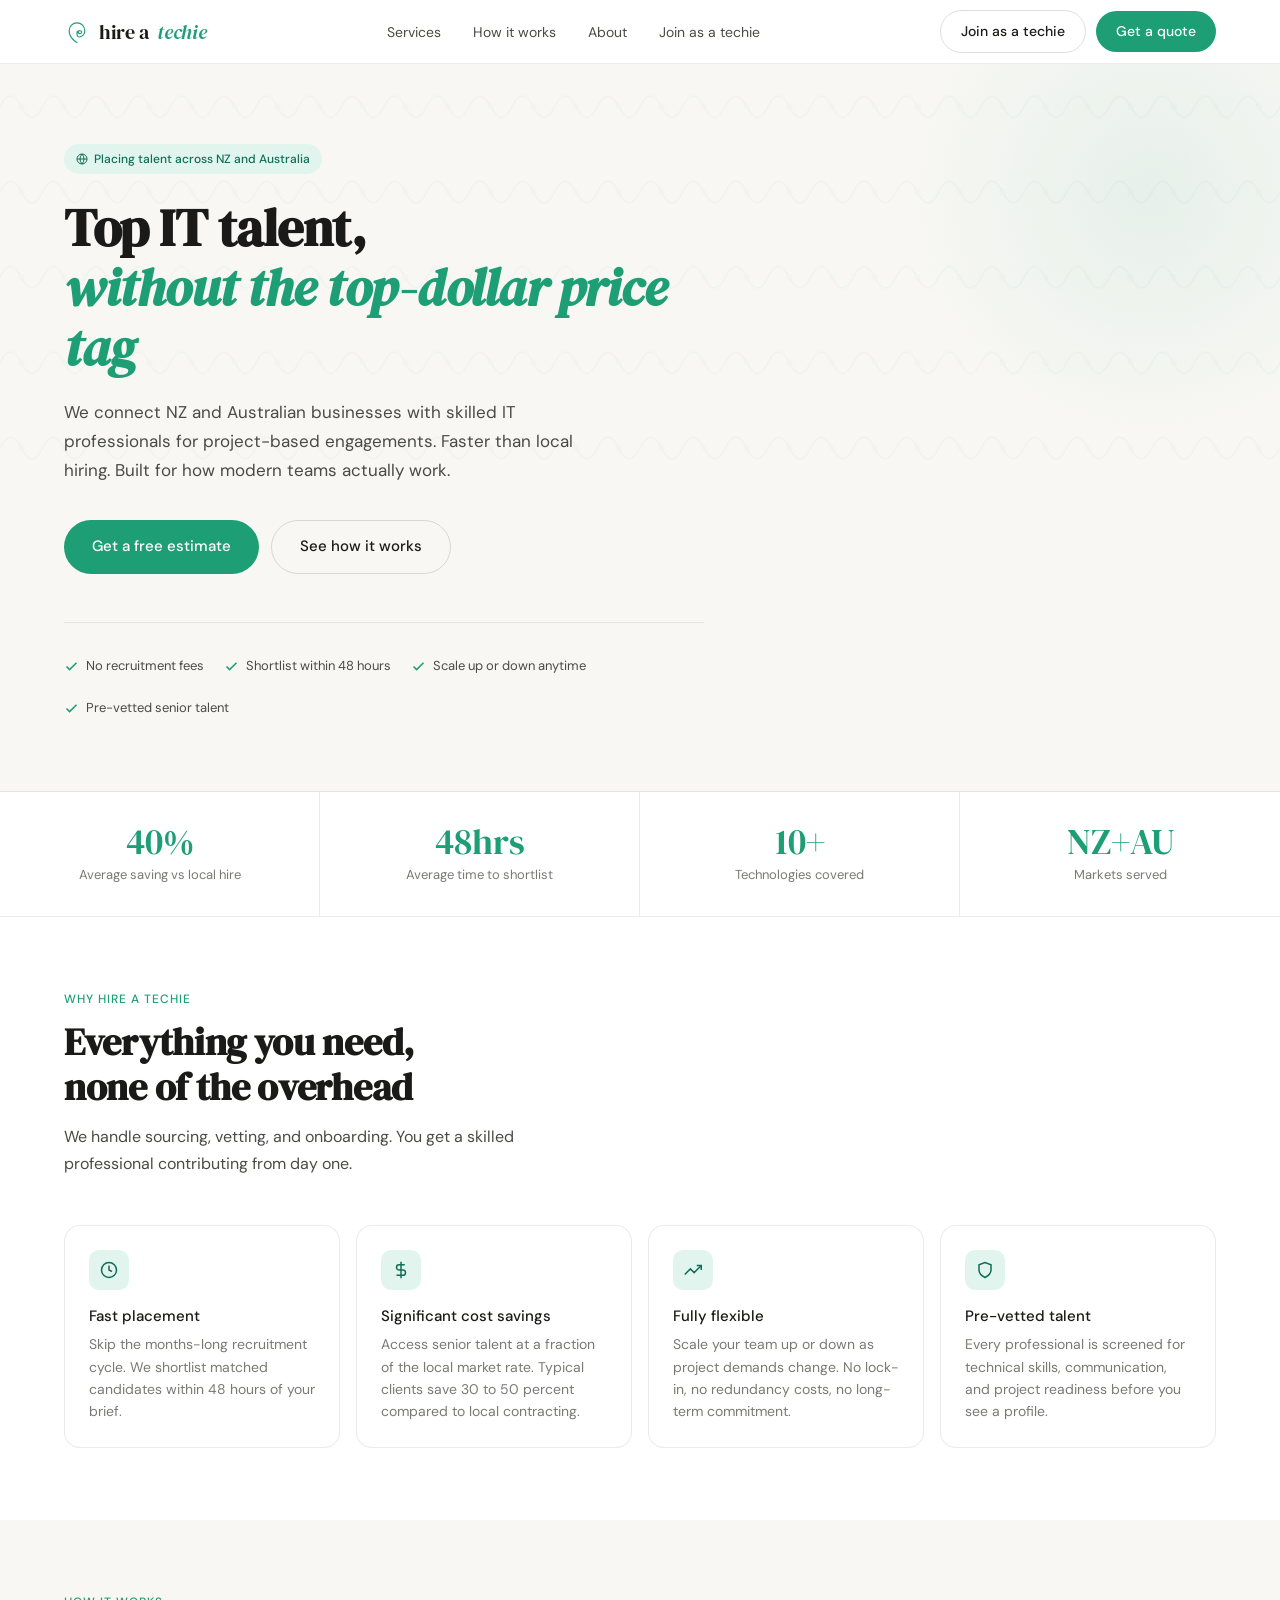
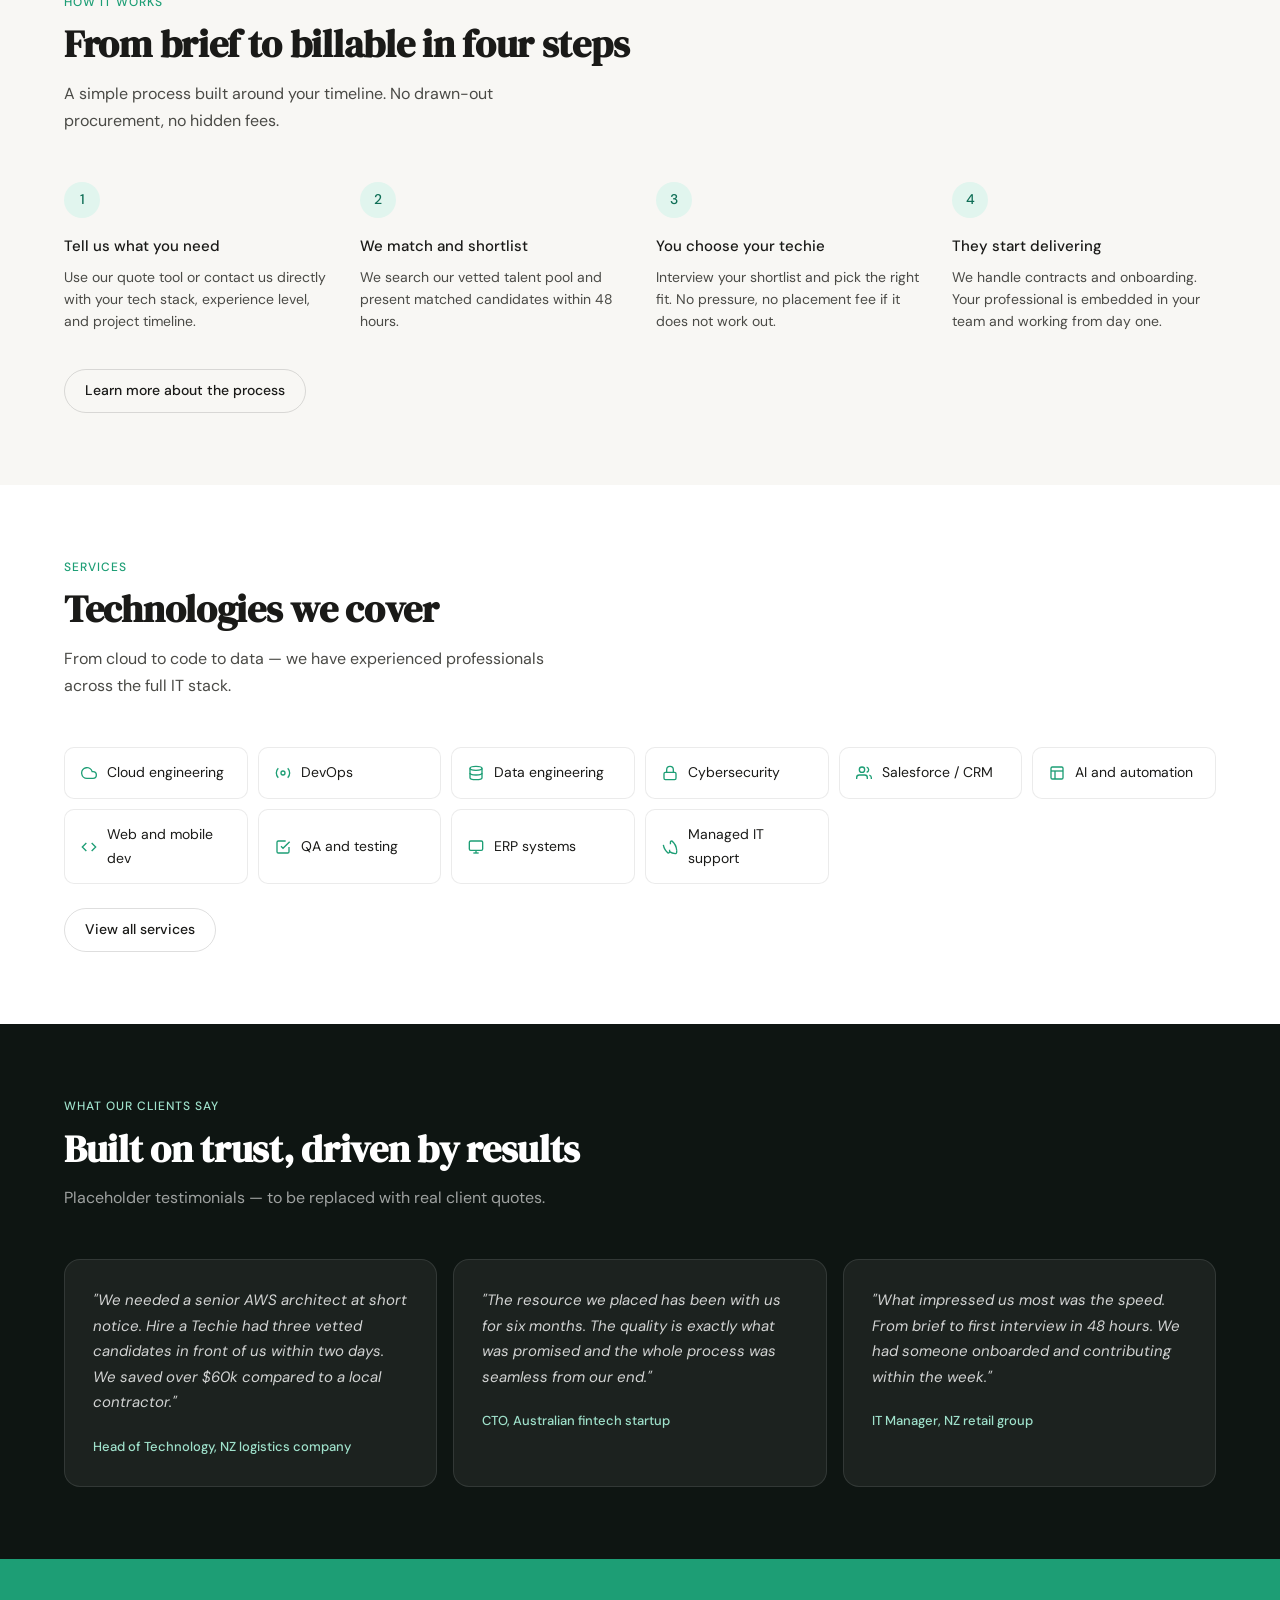
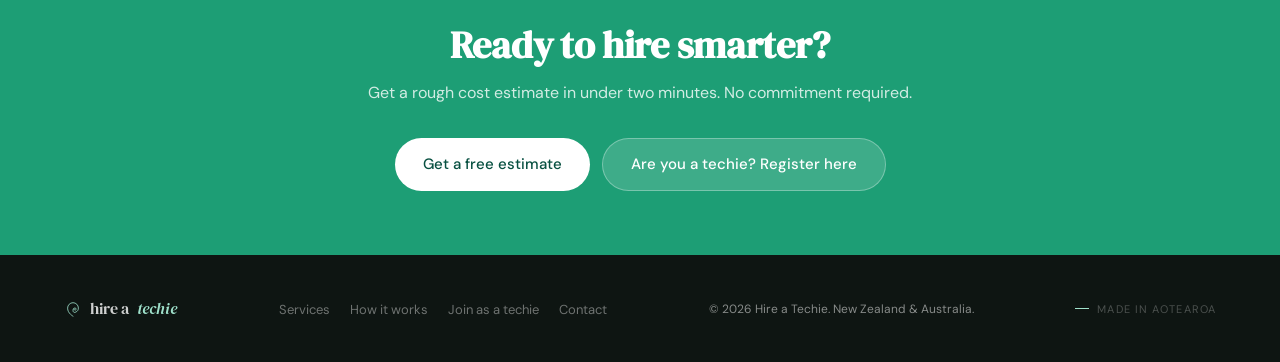
==== commit f109bb96: "Add files via upload" ====
--- a/index.html
+++ b/index.html
@@ -3,120 +3,234 @@
 <head>
   <meta charset="UTF-8">
   <meta name="viewport" content="width=device-width, initial-scale=1.0">
-  <title>How It Works - Hire a Techie</title>
-  <meta name="description" content="How Hire a Techie works for businesses in NZ and Australia. Simple process, fast placement, no long-term commitment.">
-  <link rel="stylesheet" href="../css/style.css">
+  <title>Hire a Techie - Skilled IT Talent for NZ and Australia</title>
+  <meta name="description" content="Hire a Techie connects NZ and Australian businesses with senior IT professionals. Fast placement, flexible staffing, significant cost savings.">
+  <link rel="stylesheet" href="css/style.css">
 </head>
 <body>
 
   <div id="nav-placeholder"></div>
 
-  <div class="page-hero">
+  <!-- HERO -->
+  <section class="hero">
+    <svg class="kw-hero-bg" viewBox="0 0 1200 400" preserveAspectRatio="xMidYMid slice" xmlns="http://www.w3.org/2000/svg" aria-hidden="true">
+      <defs>
+        <pattern id="kw" x="0" y="0" width="80" height="80" patternUnits="userSpaceOnUse">
+          <path d="M0 40 Q10 20 20 40 Q30 60 40 40 Q50 20 60 40 Q70 60 80 40" stroke="#1D9E75" stroke-width="1.5" fill="none"/>
+          <path d="M0 40 Q10 60 20 40 Q30 20 40 40 Q50 60 60 40 Q70 20 80 40" stroke="#1D9E75" stroke-width="0.5" fill="none" opacity="0.4"/>
+          <circle cx="20" cy="40" r="2.5" fill="none" stroke="#1D9E75" stroke-width="0.8"/>
+          <circle cx="60" cy="40" r="2.5" fill="none" stroke="#1D9E75" stroke-width="0.8"/>
+          <path d="M0 0 Q10 0 10 10 Q10 20 0 20" stroke="#1D9E75" stroke-width="0.5" fill="none" opacity="0.3"/>
+          <path d="M80 0 Q70 0 70 10 Q70 20 80 20" stroke="#1D9E75" stroke-width="0.5" fill="none" opacity="0.3"/>
+        </pattern>
+      </defs>
+      <rect width="1200" height="400" fill="url(#kw)"/>
+    </svg>
+    <div class="hero-inner">
+      <div class="hero-badge">
+        <svg width="12" height="12" fill="none" stroke="currentColor" stroke-width="2" viewBox="0 0 24 24"><circle cx="12" cy="12" r="10"/><line x1="2" y1="12" x2="22" y2="12"/><path d="M12 2a15 15 0 0 1 4 10 15 15 0 0 1-4 10 15 15 0 0 1-4-10 15 15 0 0 1 4-10z"/></svg>
+        Placing talent across NZ and Australia
+      </div>
+      <h1>Top IT talent,<br><em>without the top-dollar price tag</em></h1>
+      <p class="hero-sub">We connect NZ and Australian businesses with skilled IT professionals for project-based engagements. Faster than local hiring. Built for how modern teams actually work.</p>
+      <div class="hero-btns">
+        <a href="pages/contact.html" class="btn btn-primary btn-large">Get a free estimate</a>
+        <a href="pages/how-it-works.html" class="btn btn-outline btn-large">See how it works</a>
+      </div>
+      <div class="hero-trust">
+        <div class="trust-item">
+          <svg width="15" height="15" fill="none" stroke="currentColor" stroke-width="2.5" viewBox="0 0 24 24"><polyline points="20 6 9 17 4 12"/></svg>
+          No recruitment fees
+        </div>
+        <div class="trust-item">
+          <svg width="15" height="15" fill="none" stroke="currentColor" stroke-width="2.5" viewBox="0 0 24 24"><polyline points="20 6 9 17 4 12"/></svg>
+          Shortlist within 48 hours
+        </div>
+        <div class="trust-item">
+          <svg width="15" height="15" fill="none" stroke="currentColor" stroke-width="2.5" viewBox="0 0 24 24"><polyline points="20 6 9 17 4 12"/></svg>
+          Scale up or down anytime
+        </div>
+        <div class="trust-item">
+          <svg width="15" height="15" fill="none" stroke="currentColor" stroke-width="2.5" viewBox="0 0 24 24"><polyline points="20 6 9 17 4 12"/></svg>
+          Pre-vetted senior talent
+        </div>
+      </div>
+    </div>
+  </section>
+
+  <!-- STATS -->
+  <div class="stats">
+    <div class="stat-item">
+      <div class="stat-num">40%</div>
+      <div class="stat-label">Average saving vs local hire</div>
+    </div>
+    <div class="stat-item">
+      <div class="stat-num">48hrs</div>
+      <div class="stat-label">Average time to shortlist</div>
+    </div>
+    <div class="stat-item">
+      <div class="stat-num">10+</div>
+      <div class="stat-label">Technologies covered</div>
+    </div>
+    <div class="stat-item">
+      <div class="stat-num">NZ+AU</div>
+      <div class="stat-label">Markets served</div>
+    </div>
+  </div>
+
+  <!-- WHY US -->
+  <section class="section">
+    <p class="section-label">Why hire a techie</p>
+    <h2>Everything you need,<br>none of the overhead</h2>
+    <p class="section-sub">We handle sourcing, vetting, and onboarding. You get a skilled professional contributing from day one.</p>
+    <div class="cards">
+      <div class="card">
+        <div class="card-icon">
+          <svg width="18" height="18" fill="none" stroke="currentColor" stroke-width="2" viewBox="0 0 24 24"><circle cx="12" cy="12" r="10"/><path d="M12 6v6l4 2"/></svg>
+        </div>
+        <h3>Fast placement</h3>
+        <p>Skip the months-long recruitment cycle. We shortlist matched candidates within 48 hours of your brief.</p>
+      </div>
+      <div class="card">
+        <div class="card-icon">
+          <svg width="18" height="18" fill="none" stroke="currentColor" stroke-width="2" viewBox="0 0 24 24"><line x1="12" y1="1" x2="12" y2="23"/><path d="M17 5H9.5a3.5 3.5 0 0 0 0 7h5a3.5 3.5 0 0 1 0 7H6"/></svg>
+        </div>
+        <h3>Significant cost savings</h3>
+        <p>Access senior talent at a fraction of the local market rate. Typical clients save 30 to 50 percent compared to local contracting.</p>
+      </div>
+      <div class="card">
+        <div class="card-icon">
+          <svg width="18" height="18" fill="none" stroke="currentColor" stroke-width="2" viewBox="0 0 24 24"><polyline points="23 6 13.5 15.5 8.5 10.5 1 18"/><polyline points="17 6 23 6 23 12"/></svg>
+        </div>
+        <h3>Fully flexible</h3>
+        <p>Scale your team up or down as project demands change. No lock-in, no redundancy costs, no long-term commitment.</p>
+      </div>
+      <div class="card">
+        <div class="card-icon">
+          <svg width="18" height="18" fill="none" stroke="currentColor" stroke-width="2" viewBox="0 0 24 24"><path d="M12 22s8-4 8-10V5l-8-3-8 3v7c0 6 8 10 8 10z"/></svg>
+        </div>
+        <h3>Pre-vetted talent</h3>
+        <p>Every professional is screened for technical skills, communication, and project readiness before you see a profile.</p>
+      </div>
+    </div>
+  </section>
+
+  <!-- HOW IT WORKS -->
+  <section class="section section-alt">
     <p class="section-label">How it works</p>
-    <h1>Simple, fast,<br>built around your timeline</h1>
-    <p>From first contact to a professional contributing to your team — we have made the process as friction-free as possible.</p>
-  </div>
-
-  <!-- FOR CLIENTS -->
+    <h2>From brief to billable in four steps</h2>
+    <p class="section-sub">A simple process built around your timeline. No drawn-out procurement, no hidden fees.</p>
+    <div class="steps">
+      <div class="step">
+        <div class="step-num">1</div>
+        <h3>Tell us what you need</h3>
+        <p>Use our quote tool or contact us directly with your tech stack, experience level, and project timeline.</p>
+      </div>
+      <div class="step">
+        <div class="step-num">2</div>
+        <h3>We match and shortlist</h3>
+        <p>We search our vetted talent pool and present matched candidates within 48 hours.</p>
+      </div>
+      <div class="step">
+        <div class="step-num">3</div>
+        <h3>You choose your techie</h3>
+        <p>Interview your shortlist and pick the right fit. No pressure, no placement fee if it does not work out.</p>
+      </div>
+      <div class="step">
+        <div class="step-num">4</div>
+        <h3>They start delivering</h3>
+        <p>We handle contracts and onboarding. Your professional is embedded in your team and working from day one.</p>
+      </div>
+    </div>
+    <div style="margin-top:36px;">
+      <a href="pages/how-it-works.html" class="btn btn-outline">Learn more about the process</a>
+    </div>
+  </section>
+
+  <!-- SERVICES -->
   <section class="section">
-    <p class="section-label">For clients</p>
-    <h2>Getting your techie</h2>
-    <p class="section-sub">Four steps from brief to billable. Most clients have a shortlist in front of them within 48 hours.</p>
-    <div class="steps" style="grid-template-columns: 1fr; max-width:640px; gap:40px;">
-
-      <div class="step" style="display:flex; gap:20px; align-items:flex-start;">
-        <div class="step-num" style="flex-shrink:0; margin:0;">1</div>
-        <div>
-          <h3>Tell us what you need</h3>
-          <p>Use our quote tool or reach out directly. We will ask about your tech stack, the experience level you need, your project timeline, and whether you prefer the professional to work from their home country or be based with your team in NZ or AU for the duration.</p>
-        </div>
-      </div>
-
-      <div class="step" style="display:flex; gap:20px; align-items:flex-start;">
-        <div class="step-num" style="flex-shrink:0; margin:0;">2</div>
-        <div>
-          <h3>We match and shortlist</h3>
-          <p>We search our talent network and present you with matched candidates within 48 hours. Each profile includes their experience summary, relevant skills, certifications, and availability. You will only see professionals we genuinely believe fit your brief.</p>
-        </div>
-      </div>
-
-      <div class="step" style="display:flex; gap:20px; align-items:flex-start;">
-        <div class="step-num" style="flex-shrink:0; margin:0;">3</div>
-        <div>
-          <h3>You interview and choose</h3>
-          <p>Interview whoever you like from the shortlist. Take your time. There is no placement fee if a candidate is not the right fit and you decide not to proceed. Once you have found your person, we move to contracts.</p>
-        </div>
-      </div>
-
-      <div class="step" style="display:flex; gap:20px; align-items:flex-start;">
-        <div class="step-num" style="flex-shrink:0; margin:0;">4</div>
-        <div>
-          <h3>They start delivering</h3>
-          <p>We handle the contracts, onboarding documentation, and — where the professional is coming to NZ or AU for the project — the necessary arrangements for their stay. Your new team member starts contributing from day one.</p>
-        </div>
-      </div>
-
-    </div>
-  </section>
-
-  <!-- HOW ENGAGEMENT WORKS -->
-  <section class="section section-alt">
-    <p class="section-label">The engagement model</p>
-    <h2>Project-based, not permanent</h2>
-    <p class="section-sub">Every engagement is structured around the work, not around creating ongoing employment obligations for your business.</p>
-    <div class="cards">
-      <div class="card">
-        <h3>On-site in NZ or AU</h3>
-        <p>For projects that need someone physically present, the professional travels to your location for the duration. Engagements typically run three months to one year, sometimes longer for the right project. This is the most common model for our clients.</p>
-      </div>
-      <div class="card">
-        <h3>Remote from home country</h3>
-        <p>If you prefer remote delivery, the professional works from their home country. This suits well-defined technical workstreams where the team is already distributed or the work is self-contained.</p>
-      </div>
-      <div class="card">
-        <h3>Hybrid arrangements</h3>
-        <p>Some engagements start remotely and move to on-site as the project evolves. We are flexible and will structure the arrangement around what actually makes the work go well.</p>
-      </div>
-    </div>
-  </section>
-
-  <!-- FOR TECHIES -->
-  <section class="section">
-    <p class="section-label">For IT professionals</p>
-    <h2>What working with us looks like</h2>
-    <p class="section-sub">If you are an IT professional in India interested in project-based work with NZ and AU clients, here is exactly what you can expect.</p>
-    <div class="cards">
-      <div class="card">
-        <h3>Register your profile</h3>
-        <p>Create a profile in our talent network. No cost, no commitment. We review every profile and reach out when a matching opportunity comes up.</p>
-      </div>
-      <div class="card">
-        <h3>We match you to a project</h3>
-        <p>When a client brief matches your skills, we contact you directly. We will explain the project, the client, the expected duration, and the rate before asking if you are interested.</p>
-      </div>
-      <div class="card">
-        <h3>You come to NZ or AU</h3>
-        <p>For on-site projects, we manage the necessary arrangements for your stay in NZ or AU for the duration of the engagement. You are there to work on the project, for as long as the project runs.</p>
-      </div>
-      <div class="card">
-        <h3>You earn significantly more</h3>
-        <p>Rates are set at a level that reflects the international market you are serving. You earn significantly more than you would for equivalent work at home. When the project ends, you return home unless a new project continues.</p>
-      </div>
-    </div>
-    <div style="margin-top:32px;">
-      <a href="register.html" class="btn btn-primary btn-large">Register your profile</a>
-    </div>
-  </section>
-
+    <p class="section-label">Services</p>
+    <h2>Technologies we cover</h2>
+    <p class="section-sub">From cloud to code to data — we have experienced professionals across the full IT stack.</p>
+    <div class="services-grid">
+      <a href="pages/services.html" class="service-tag">
+        <svg width="16" height="16" fill="none" stroke="currentColor" stroke-width="2" viewBox="0 0 24 24"><path d="M18 10h-1.26A8 8 0 1 0 9 20h9a5 5 0 0 0 0-10z"/></svg>
+        Cloud engineering
+      </a>
+      <a href="pages/services.html" class="service-tag">
+        <svg width="16" height="16" fill="none" stroke="currentColor" stroke-width="2" viewBox="0 0 24 24"><circle cx="12" cy="12" r="3"/><path d="M19.07 4.93a10 10 0 0 1 0 14.14"/><path d="M4.93 4.93a10 10 0 0 0 0 14.14"/></svg>
+        DevOps
+      </a>
+      <a href="pages/services.html" class="service-tag">
+        <svg width="16" height="16" fill="none" stroke="currentColor" stroke-width="2" viewBox="0 0 24 24"><ellipse cx="12" cy="5" rx="9" ry="3"/><path d="M21 12c0 1.66-4 3-9 3s-9-1.34-9-3"/><path d="M3 5v14c0 1.66 4 3 9 3s9-1.34 9-3V5"/></svg>
+        Data engineering
+      </a>
+      <a href="pages/services.html" class="service-tag">
+        <svg width="16" height="16" fill="none" stroke="currentColor" stroke-width="2" viewBox="0 0 24 24"><rect x="3" y="11" width="18" height="11" rx="2"/><path d="M7 11V7a5 5 0 0 1 10 0v4"/></svg>
+        Cybersecurity
+      </a>
+      <a href="pages/services.html" class="service-tag">
+        <svg width="16" height="16" fill="none" stroke="currentColor" stroke-width="2" viewBox="0 0 24 24"><path d="M17 21v-2a4 4 0 0 0-4-4H5a4 4 0 0 0-4 4v2"/><circle cx="9" cy="7" r="4"/><path d="M23 21v-2a4 4 0 0 0-3-3.87"/><path d="M16 3.13a4 4 0 0 1 0 7.75"/></svg>
+        Salesforce / CRM
+      </a>
+      <a href="pages/services.html" class="service-tag">
+        <svg width="16" height="16" fill="none" stroke="currentColor" stroke-width="2" viewBox="0 0 24 24"><rect x="3" y="3" width="18" height="18" rx="2"/><path d="M3 9h18"/><path d="M9 21V9"/></svg>
+        AI and automation
+      </a>
+      <a href="pages/services.html" class="service-tag">
+        <svg width="16" height="16" fill="none" stroke="currentColor" stroke-width="2" viewBox="0 0 24 24"><polyline points="16 18 22 12 16 6"/><polyline points="8 6 2 12 8 18"/></svg>
+        Web and mobile dev
+      </a>
+      <a href="pages/services.html" class="service-tag">
+        <svg width="16" height="16" fill="none" stroke="currentColor" stroke-width="2" viewBox="0 0 24 24"><polyline points="9 11 12 14 22 4"/><path d="M21 12v7a2 2 0 0 1-2 2H5a2 2 0 0 1-2-2V5a2 2 0 0 1 2-2h11"/></svg>
+        QA and testing
+      </a>
+      <a href="pages/services.html" class="service-tag">
+        <svg width="16" height="16" fill="none" stroke="currentColor" stroke-width="2" viewBox="0 0 24 24"><rect x="2" y="3" width="20" height="14" rx="2"/><line x1="8" y1="21" x2="16" y2="21"/><line x1="12" y1="17" x2="12" y2="21"/></svg>
+        ERP systems
+      </a>
+      <a href="pages/services.html" class="service-tag">
+        <svg width="16" height="16" fill="none" stroke="currentColor" stroke-width="2" viewBox="0 0 24 24"><path d="M22 16.92v3a2 2 0 0 1-2.18 2 19.79 19.79 0 0 1-8.63-3.07"/><path d="M22 16.92A19.79 19.79 0 0 0 14.63 2.8 2 2 0 0 0 12.64 5v3"/><path d="M2 8.9A19.79 19.79 0 0 0 9.37 21.2a2 2 0 0 0 1.99-2.28V16"/></svg>
+        Managed IT support
+      </a>
+    </div>
+    <div style="margin-top:24px;">
+      <a href="pages/services.html" class="btn btn-outline">View all services</a>
+    </div>
+  </section>
+
+  <!-- TESTIMONIALS -->
+  <section class="section section-dark">
+    <p class="section-label">What our clients say</p>
+    <h2>Built on trust, driven by results</h2>
+    <p class="section-sub">Placeholder testimonials — to be replaced with real client quotes.</p>
+    <div class="testimonials">
+      <div class="testimonial">
+        <p>"We needed a senior AWS architect at short notice. Hire a Techie had three vetted candidates in front of us within two days. We saved over $60k compared to a local contractor."</p>
+        <div class="testimonial-author">Head of Technology, NZ logistics company</div>
+      </div>
+      <div class="testimonial">
+        <p>"The resource we placed has been with us for six months. The quality is exactly what was promised and the whole process was seamless from our end."</p>
+        <div class="testimonial-author">CTO, Australian fintech startup</div>
+      </div>
+      <div class="testimonial">
+        <p>"What impressed us most was the speed. From brief to first interview in 48 hours. We had someone onboarded and contributing within the week."</p>
+        <div class="testimonial-author">IT Manager, NZ retail group</div>
+      </div>
+    </div>
+  </section>
+
+  <!-- CTA -->
   <section class="cta-band">
-    <h2>Ready to get started?</h2>
-    <p>Tell us what you need and we will put the right person in front of you within 48 hours.</p>
+    <h2>Ready to hire smarter?</h2>
+    <p>Get a rough cost estimate in under two minutes. No commitment required.</p>
     <div class="cta-btns">
-      <a href="contact.html" class="btn btn-white btn-large">Get a free estimate</a>
+      <a href="pages/contact.html" class="btn btn-white btn-large">Get a free estimate</a>
+      <a href="pages/register.html" class="btn btn-large" style="background:rgba(255,255,255,0.15);color:#fff;border:1px solid rgba(255,255,255,0.3);">Are you a techie? Register here</a>
     </div>
   </section>
 
   <div id="footer-placeholder"></div>
-  <script src="../js/components.js"></script>
+  <script src="js/components.js"></script>
 </body>
 </html>
--- a/css/style.css
+++ b/css/style.css
@@ -54,8 +54,23 @@
   font-size: 20px;
   color: var(--text);
   letter-spacing: -0.3px;
+  display: flex;
+  align-items: center;
+  gap: 9px;
+  text-decoration: none;
 }
 .nav-logo span { color: var(--green); font-style: italic; }
+.nav-logo .koru-mark { width: 26px; height: 26px; flex-shrink: 0; }
+
+/* ---- KOWHAIWHAI HERO BACKGROUND ---- */
+.kw-hero-bg {
+  position: absolute;
+  inset: 0;
+  pointer-events: none;
+  opacity: 0.045;
+  z-index: 0;
+}
+.hero-inner { position: relative; z-index: 1; }
 
 .nav-links {
   display: flex;
@@ -389,7 +404,6 @@
   flex-wrap: wrap;
 }
 
-/* ---- FOOTER ---- */
 footer {
   background: var(--bg-dark);
   color: rgba(255,255,255,0.5);
@@ -404,7 +418,11 @@
   font-family: 'DM Serif Display', serif;
   font-size: 16px;
   color: rgba(255,255,255,0.8);
-}
+  display: flex;
+  align-items: center;
+  gap: 8px;
+}
+.footer-logo .koru-mark-sm { width: 18px; height: 18px; flex-shrink: 0; }
 .footer-logo span { color: var(--green-mid); font-style: italic; }
 .footer-links {
   display: flex;
@@ -418,6 +436,21 @@
 }
 .footer-links a:hover { color: var(--green-mid); }
 .footer-copy { font-size: 12px; }
+.footer-nz {
+  font-size: 11px;
+  letter-spacing: 0.1em;
+  text-transform: uppercase;
+  color: rgba(255,255,255,0.25);
+  display: flex;
+  align-items: center;
+  gap: 8px;
+}
+.footer-nz::before {
+  content: '';
+  width: 14px; height: 1px;
+  background: var(--green-mid);
+  display: block;
+}
 
 /* ---- PAGE HERO (inner pages) ---- */
 .page-hero {
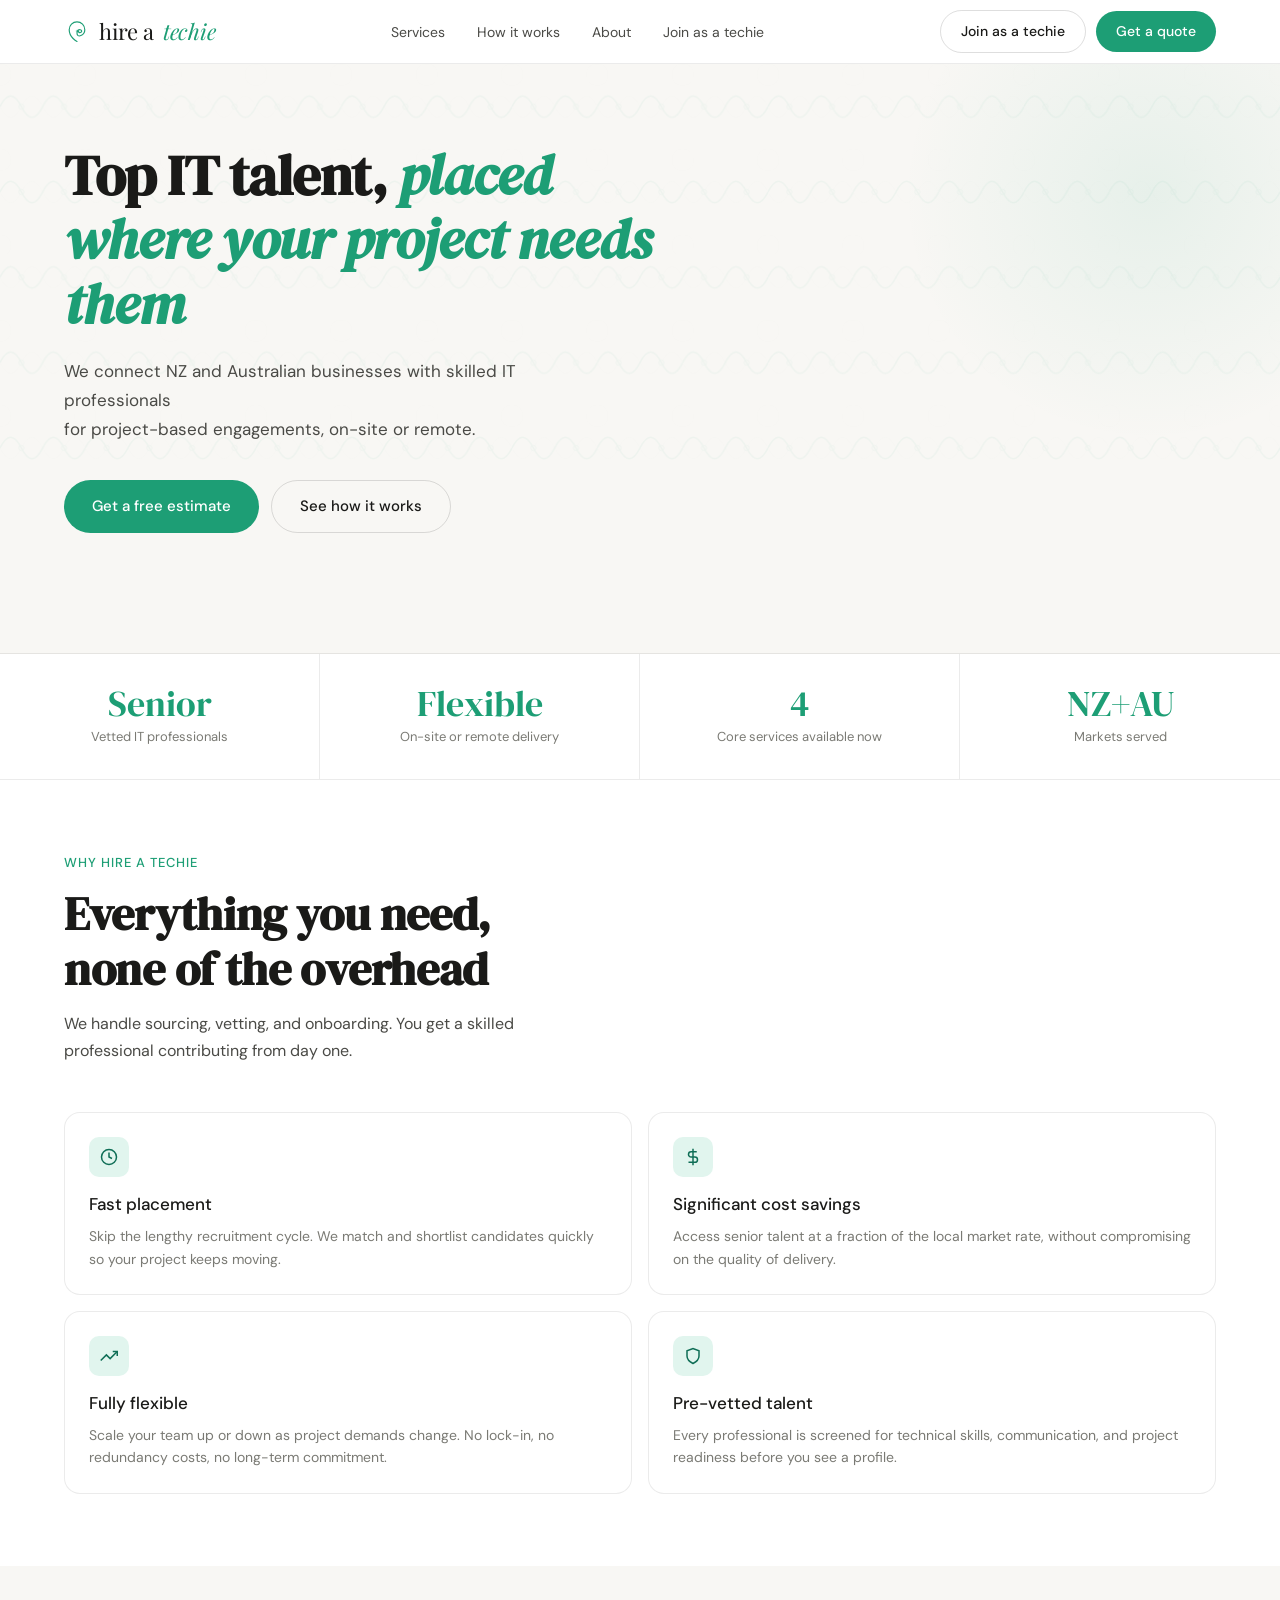
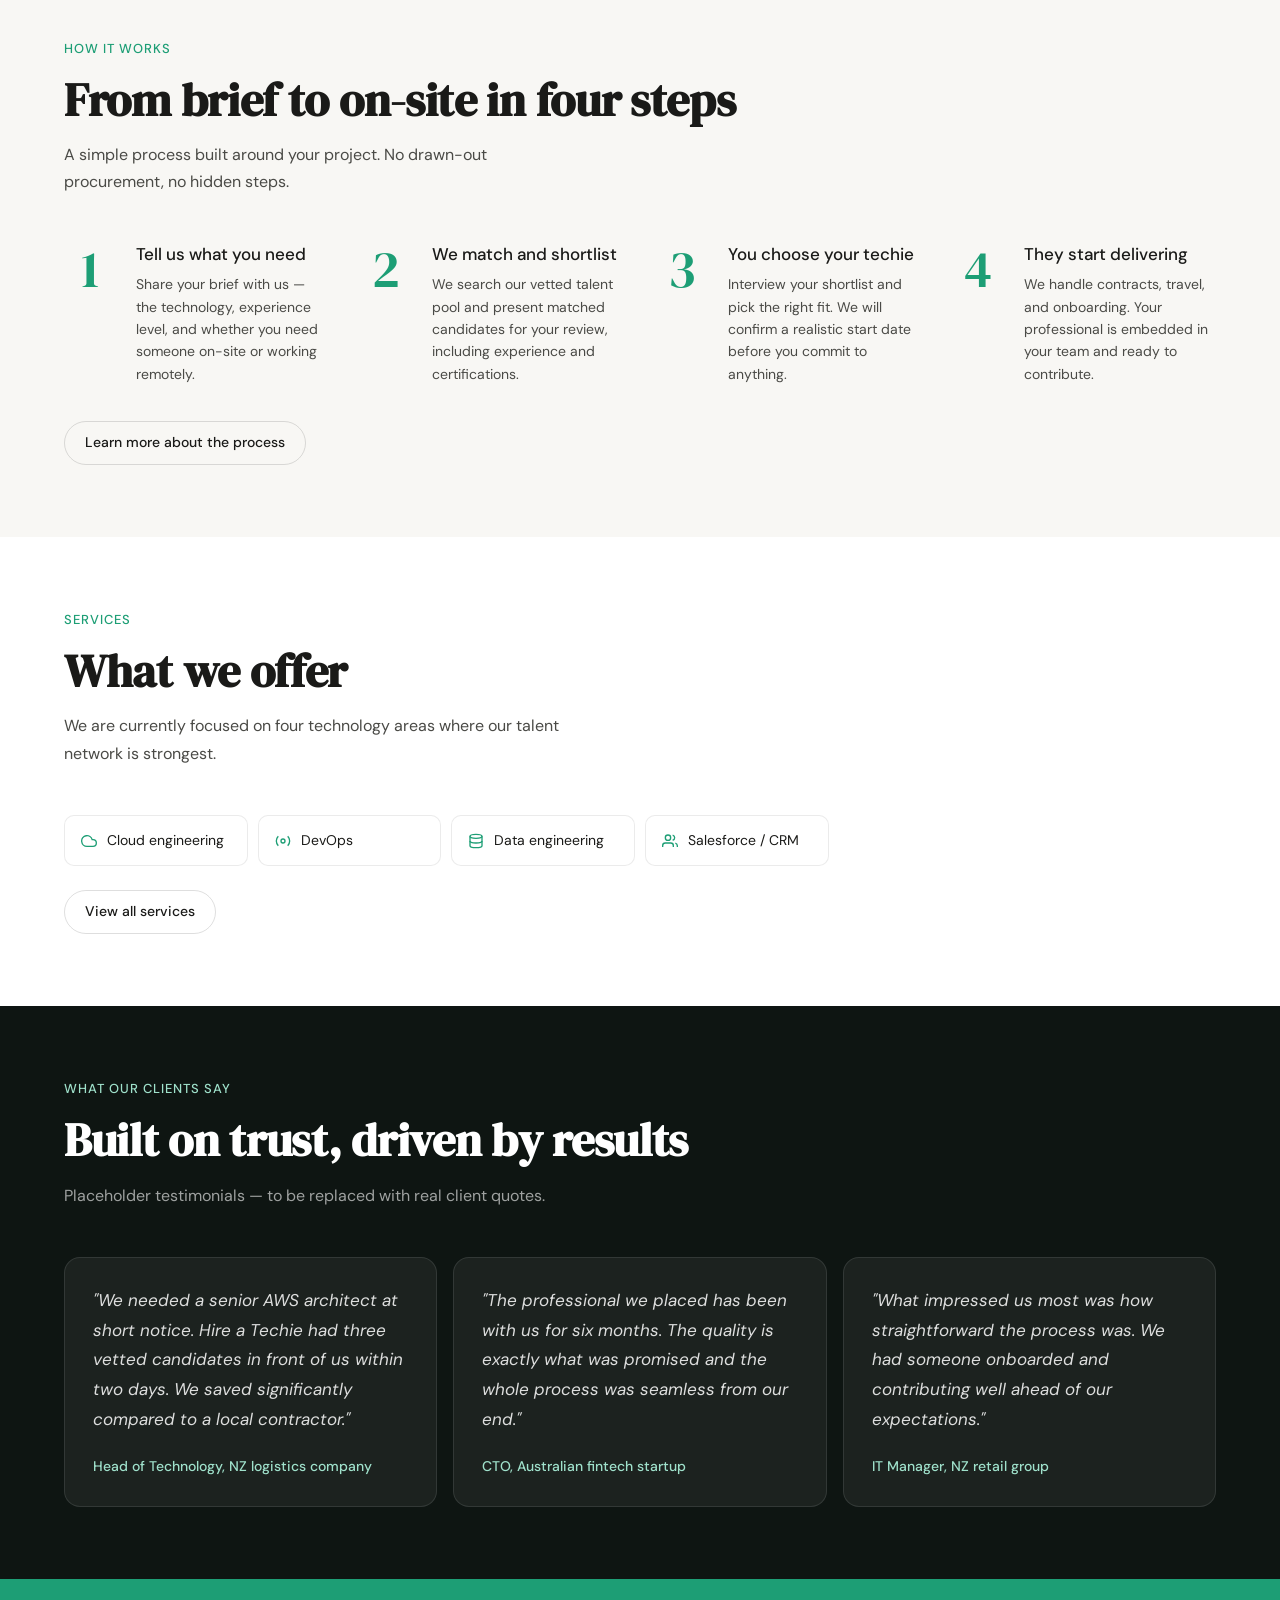
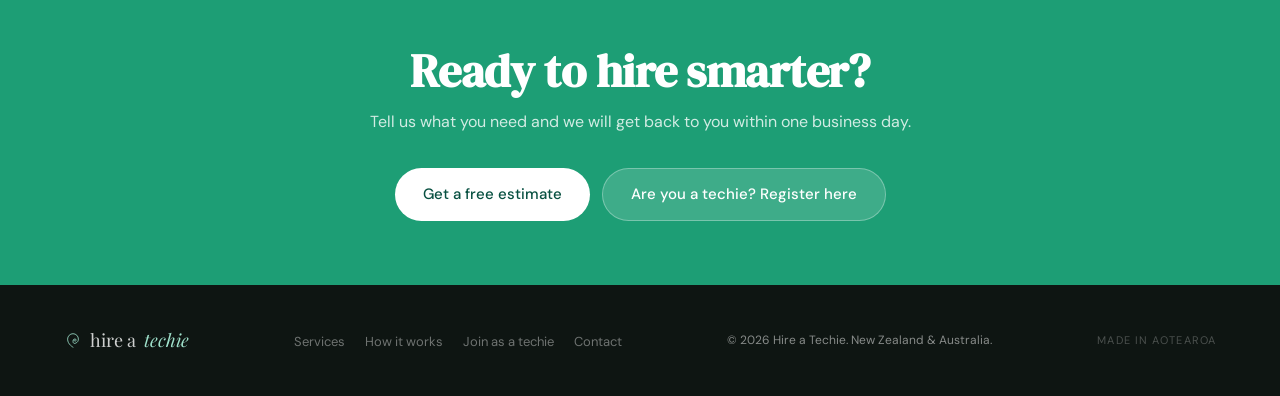
==== commit a6359c38: "Add files via upload" ====
--- a/index.html
+++ b/index.html
@@ -4,7 +4,7 @@
   <meta charset="UTF-8">
   <meta name="viewport" content="width=device-width, initial-scale=1.0">
   <title>Hire a Techie - Skilled IT Talent for NZ and Australia</title>
-  <meta name="description" content="Hire a Techie connects NZ and Australian businesses with senior IT professionals. Fast placement, flexible staffing, significant cost savings.">
+  <meta name="description" content="Hire a Techie connects NZ and Australian businesses with senior IT professionals. Project-based placements across NZ and Australia.">
   <link rel="stylesheet" href="css/style.css">
 </head>
 <body>
@@ -27,33 +27,11 @@
       <rect width="1200" height="400" fill="url(#kw)"/>
     </svg>
     <div class="hero-inner">
-      <div class="hero-badge">
-        <svg width="12" height="12" fill="none" stroke="currentColor" stroke-width="2" viewBox="0 0 24 24"><circle cx="12" cy="12" r="10"/><line x1="2" y1="12" x2="22" y2="12"/><path d="M12 2a15 15 0 0 1 4 10 15 15 0 0 1-4 10 15 15 0 0 1-4-10 15 15 0 0 1 4-10z"/></svg>
-        Placing talent across NZ and Australia
-      </div>
-      <h1>Top IT talent,<br><em>without the top-dollar price tag</em></h1>
-      <p class="hero-sub">We connect NZ and Australian businesses with skilled IT professionals for project-based engagements. Faster than local hiring. Built for how modern teams actually work.</p>
+      <h1>Top IT talent, <em>placed where your project needs them</em></h1>
+      <p class="hero-sub">We connect NZ and Australian businesses with skilled IT professionals<br>for project-based engagements, on-site or remote.</p>
       <div class="hero-btns">
         <a href="pages/contact.html" class="btn btn-primary btn-large">Get a free estimate</a>
         <a href="pages/how-it-works.html" class="btn btn-outline btn-large">See how it works</a>
-      </div>
-      <div class="hero-trust">
-        <div class="trust-item">
-          <svg width="15" height="15" fill="none" stroke="currentColor" stroke-width="2.5" viewBox="0 0 24 24"><polyline points="20 6 9 17 4 12"/></svg>
-          No recruitment fees
-        </div>
-        <div class="trust-item">
-          <svg width="15" height="15" fill="none" stroke="currentColor" stroke-width="2.5" viewBox="0 0 24 24"><polyline points="20 6 9 17 4 12"/></svg>
-          Shortlist within 48 hours
-        </div>
-        <div class="trust-item">
-          <svg width="15" height="15" fill="none" stroke="currentColor" stroke-width="2.5" viewBox="0 0 24 24"><polyline points="20 6 9 17 4 12"/></svg>
-          Scale up or down anytime
-        </div>
-        <div class="trust-item">
-          <svg width="15" height="15" fill="none" stroke="currentColor" stroke-width="2.5" viewBox="0 0 24 24"><polyline points="20 6 9 17 4 12"/></svg>
-          Pre-vetted senior talent
-        </div>
       </div>
     </div>
   </section>
@@ -61,16 +39,16 @@
   <!-- STATS -->
   <div class="stats">
     <div class="stat-item">
-      <div class="stat-num">40%</div>
-      <div class="stat-label">Average saving vs local hire</div>
+      <div class="stat-num">Senior</div>
+      <div class="stat-label">Vetted IT professionals</div>
     </div>
     <div class="stat-item">
-      <div class="stat-num">48hrs</div>
-      <div class="stat-label">Average time to shortlist</div>
+      <div class="stat-num">Flexible</div>
+      <div class="stat-label">On-site or remote delivery</div>
     </div>
     <div class="stat-item">
-      <div class="stat-num">10+</div>
-      <div class="stat-label">Technologies covered</div>
+      <div class="stat-num">4</div>
+      <div class="stat-label">Core services available now</div>
     </div>
     <div class="stat-item">
       <div class="stat-num">NZ+AU</div>
@@ -83,20 +61,20 @@
     <p class="section-label">Why hire a techie</p>
     <h2>Everything you need,<br>none of the overhead</h2>
     <p class="section-sub">We handle sourcing, vetting, and onboarding. You get a skilled professional contributing from day one.</p>
-    <div class="cards">
+    <div class="cards cards-2col">
       <div class="card">
         <div class="card-icon">
           <svg width="18" height="18" fill="none" stroke="currentColor" stroke-width="2" viewBox="0 0 24 24"><circle cx="12" cy="12" r="10"/><path d="M12 6v6l4 2"/></svg>
         </div>
         <h3>Fast placement</h3>
-        <p>Skip the months-long recruitment cycle. We shortlist matched candidates within 48 hours of your brief.</p>
+        <p>Skip the lengthy recruitment cycle. We match and shortlist candidates quickly so your project keeps moving.</p>
       </div>
       <div class="card">
         <div class="card-icon">
           <svg width="18" height="18" fill="none" stroke="currentColor" stroke-width="2" viewBox="0 0 24 24"><line x1="12" y1="1" x2="12" y2="23"/><path d="M17 5H9.5a3.5 3.5 0 0 0 0 7h5a3.5 3.5 0 0 1 0 7H6"/></svg>
         </div>
         <h3>Significant cost savings</h3>
-        <p>Access senior talent at a fraction of the local market rate. Typical clients save 30 to 50 percent compared to local contracting.</p>
+        <p>Access senior talent at a fraction of the local market rate, without compromising on the quality of delivery.</p>
       </div>
       <div class="card">
         <div class="card-icon">
@@ -118,28 +96,36 @@
   <!-- HOW IT WORKS -->
   <section class="section section-alt">
     <p class="section-label">How it works</p>
-    <h2>From brief to billable in four steps</h2>
-    <p class="section-sub">A simple process built around your timeline. No drawn-out procurement, no hidden fees.</p>
+    <h2>From brief to on-site in four steps</h2>
+    <p class="section-sub">A simple process built around your project. No drawn-out procurement, no hidden steps.</p>
     <div class="steps">
       <div class="step">
         <div class="step-num">1</div>
-        <h3>Tell us what you need</h3>
-        <p>Use our quote tool or contact us directly with your tech stack, experience level, and project timeline.</p>
+        <div class="step-body">
+          <h3>Tell us what you need</h3>
+          <p>Share your brief with us — the technology, experience level, and whether you need someone on-site or working remotely.</p>
+        </div>
       </div>
       <div class="step">
         <div class="step-num">2</div>
-        <h3>We match and shortlist</h3>
-        <p>We search our vetted talent pool and present matched candidates within 48 hours.</p>
+        <div class="step-body">
+          <h3>We match and shortlist</h3>
+          <p>We search our vetted talent pool and present matched candidates for your review, including experience and certifications.</p>
+        </div>
       </div>
       <div class="step">
         <div class="step-num">3</div>
-        <h3>You choose your techie</h3>
-        <p>Interview your shortlist and pick the right fit. No pressure, no placement fee if it does not work out.</p>
+        <div class="step-body">
+          <h3>You choose your techie</h3>
+          <p>Interview your shortlist and pick the right fit. We will confirm a realistic start date before you commit to anything.</p>
+        </div>
       </div>
       <div class="step">
         <div class="step-num">4</div>
-        <h3>They start delivering</h3>
-        <p>We handle contracts and onboarding. Your professional is embedded in your team and working from day one.</p>
+        <div class="step-body">
+          <h3>They start delivering</h3>
+          <p>We handle contracts, travel, and onboarding. Your professional is embedded in your team and ready to contribute.</p>
+        </div>
       </div>
     </div>
     <div style="margin-top:36px;">
@@ -150,8 +136,8 @@
   <!-- SERVICES -->
   <section class="section">
     <p class="section-label">Services</p>
-    <h2>Technologies we cover</h2>
-    <p class="section-sub">From cloud to code to data — we have experienced professionals across the full IT stack.</p>
+    <h2>What we offer</h2>
+    <p class="section-sub">We are currently focused on four technology areas where our talent network is strongest.</p>
     <div class="services-grid">
       <a href="pages/services.html" class="service-tag">
         <svg width="16" height="16" fill="none" stroke="currentColor" stroke-width="2" viewBox="0 0 24 24"><path d="M18 10h-1.26A8 8 0 1 0 9 20h9a5 5 0 0 0 0-10z"/></svg>
@@ -166,32 +152,8 @@
         Data engineering
       </a>
       <a href="pages/services.html" class="service-tag">
-        <svg width="16" height="16" fill="none" stroke="currentColor" stroke-width="2" viewBox="0 0 24 24"><rect x="3" y="11" width="18" height="11" rx="2"/><path d="M7 11V7a5 5 0 0 1 10 0v4"/></svg>
-        Cybersecurity
-      </a>
-      <a href="pages/services.html" class="service-tag">
         <svg width="16" height="16" fill="none" stroke="currentColor" stroke-width="2" viewBox="0 0 24 24"><path d="M17 21v-2a4 4 0 0 0-4-4H5a4 4 0 0 0-4 4v2"/><circle cx="9" cy="7" r="4"/><path d="M23 21v-2a4 4 0 0 0-3-3.87"/><path d="M16 3.13a4 4 0 0 1 0 7.75"/></svg>
         Salesforce / CRM
-      </a>
-      <a href="pages/services.html" class="service-tag">
-        <svg width="16" height="16" fill="none" stroke="currentColor" stroke-width="2" viewBox="0 0 24 24"><rect x="3" y="3" width="18" height="18" rx="2"/><path d="M3 9h18"/><path d="M9 21V9"/></svg>
-        AI and automation
-      </a>
-      <a href="pages/services.html" class="service-tag">
-        <svg width="16" height="16" fill="none" stroke="currentColor" stroke-width="2" viewBox="0 0 24 24"><polyline points="16 18 22 12 16 6"/><polyline points="8 6 2 12 8 18"/></svg>
-        Web and mobile dev
-      </a>
-      <a href="pages/services.html" class="service-tag">
-        <svg width="16" height="16" fill="none" stroke="currentColor" stroke-width="2" viewBox="0 0 24 24"><polyline points="9 11 12 14 22 4"/><path d="M21 12v7a2 2 0 0 1-2 2H5a2 2 0 0 1-2-2V5a2 2 0 0 1 2-2h11"/></svg>
-        QA and testing
-      </a>
-      <a href="pages/services.html" class="service-tag">
-        <svg width="16" height="16" fill="none" stroke="currentColor" stroke-width="2" viewBox="0 0 24 24"><rect x="2" y="3" width="20" height="14" rx="2"/><line x1="8" y1="21" x2="16" y2="21"/><line x1="12" y1="17" x2="12" y2="21"/></svg>
-        ERP systems
-      </a>
-      <a href="pages/services.html" class="service-tag">
-        <svg width="16" height="16" fill="none" stroke="currentColor" stroke-width="2" viewBox="0 0 24 24"><path d="M22 16.92v3a2 2 0 0 1-2.18 2 19.79 19.79 0 0 1-8.63-3.07"/><path d="M22 16.92A19.79 19.79 0 0 0 14.63 2.8 2 2 0 0 0 12.64 5v3"/><path d="M2 8.9A19.79 19.79 0 0 0 9.37 21.2a2 2 0 0 0 1.99-2.28V16"/></svg>
-        Managed IT support
       </a>
     </div>
     <div style="margin-top:24px;">
@@ -206,15 +168,15 @@
     <p class="section-sub">Placeholder testimonials — to be replaced with real client quotes.</p>
     <div class="testimonials">
       <div class="testimonial">
-        <p>"We needed a senior AWS architect at short notice. Hire a Techie had three vetted candidates in front of us within two days. We saved over $60k compared to a local contractor."</p>
+        <p>"We needed a senior AWS architect at short notice. Hire a Techie had three vetted candidates in front of us within two days. We saved significantly compared to a local contractor."</p>
         <div class="testimonial-author">Head of Technology, NZ logistics company</div>
       </div>
       <div class="testimonial">
-        <p>"The resource we placed has been with us for six months. The quality is exactly what was promised and the whole process was seamless from our end."</p>
+        <p>"The professional we placed has been with us for six months. The quality is exactly what was promised and the whole process was seamless from our end."</p>
         <div class="testimonial-author">CTO, Australian fintech startup</div>
       </div>
       <div class="testimonial">
-        <p>"What impressed us most was the speed. From brief to first interview in 48 hours. We had someone onboarded and contributing within the week."</p>
+        <p>"What impressed us most was how straightforward the process was. We had someone onboarded and contributing well ahead of our expectations."</p>
         <div class="testimonial-author">IT Manager, NZ retail group</div>
       </div>
     </div>
@@ -223,7 +185,7 @@
   <!-- CTA -->
   <section class="cta-band">
     <h2>Ready to hire smarter?</h2>
-    <p>Get a rough cost estimate in under two minutes. No commitment required.</p>
+    <p>Tell us what you need and we will get back to you within one business day.</p>
     <div class="cta-btns">
       <a href="pages/contact.html" class="btn btn-white btn-large">Get a free estimate</a>
       <a href="pages/register.html" class="btn btn-large" style="background:rgba(255,255,255,0.15);color:#fff;border:1px solid rgba(255,255,255,0.3);">Are you a techie? Register here</a>
--- a/css/style.css
+++ b/css/style.css
@@ -1,4 +1,4 @@
-@import url('https://fonts.googleapis.com/css2?family=DM+Sans:ital,opsz,wght@0,9..40,300;0,9..40,400;0,9..40,500;1,9..40,300&family=DM+Serif+Display:ital@0;1&display=swap');
+@import url('https://fonts.googleapis.com/css2?family=DM+Sans:ital,opsz,wght@0,9..40,300;0,9..40,400;0,9..40,500;1,9..40,300&family=DM+Serif+Display:ital@0;1&family=Playfair+Display:ital,wght@0,400;1,400&display=swap');
 
 :root {
   --green: #1D9E75;
@@ -50,10 +50,11 @@
 }
 
 .nav-logo {
-  font-family: 'DM Serif Display', serif;
-  font-size: 20px;
+  font-family: 'Playfair Display', 'DM Serif Display', Georgia, serif;
+  font-size: 22px;
+  font-weight: 400;
   color: var(--text);
-  letter-spacing: -0.3px;
+  letter-spacing: -0.2px;
   display: flex;
   align-items: center;
   gap: 9px;
@@ -160,11 +161,12 @@
 }
 .hero h1 {
   font-family: 'DM Serif Display', serif;
-  font-size: clamp(36px, 5vw, 52px);
+  font-size: clamp(34px, 4.5vw, 56px);
   line-height: 1.15;
   letter-spacing: -0.5px;
   color: var(--text);
   margin-bottom: 20px;
+  white-space: normal;
 }
 .hero h1 em {
   color: var(--green);
@@ -236,21 +238,21 @@
 }
 
 .section-label {
-  font-size: 12px;
+  font-size: 13px;
   font-weight: 500;
   color: var(--green);
   text-transform: uppercase;
   letter-spacing: 1px;
-  margin-bottom: 10px;
+  margin-bottom: 12px;
 }
 .section-dark .section-label { color: var(--green-mid); }
 
 h2 {
   font-family: 'DM Serif Display', serif;
-  font-size: clamp(28px, 3.5vw, 38px);
+  font-size: clamp(32px, 4vw, 46px);
   line-height: 1.2;
   letter-spacing: -0.3px;
-  margin-bottom: 12px;
+  margin-bottom: 14px;
 }
 .section-dark h2 { color: #fff; }
 
@@ -268,6 +270,9 @@
   display: grid;
   grid-template-columns: repeat(auto-fit, minmax(220px, 1fr));
   gap: 16px;
+}
+.cards-2col {
+  grid-template-columns: repeat(2, 1fr);
 }
 .card {
   background: var(--bg);
@@ -291,9 +296,9 @@
   font-size: 18px;
 }
 .card h3 {
-  font-size: 15px;
-  font-weight: 500;
-  margin-bottom: 6px;
+  font-size: 17px;
+  font-weight: 500;
+  margin-bottom: 8px;
   line-height: 1.4;
 }
 .card p {
@@ -305,24 +310,30 @@
 /* ---- STEPS ---- */
 .steps {
   display: grid;
-  grid-template-columns: repeat(auto-fit, minmax(200px, 1fr));
+  grid-template-columns: repeat(auto-fit, minmax(220px, 1fr));
   gap: 32px;
 }
-.step { position: relative; }
+.step {
+  display: flex;
+  align-items: flex-start;
+  gap: 20px;
+}
 .step-num {
-  width: 36px; height: 36px;
-  border-radius: 50%;
-  background: var(--green-light);
-  color: var(--green-dark);
-  font-size: 14px;
-  font-weight: 500;
-  display: flex; align-items: center; justify-content: center;
-  margin-bottom: 16px;
-}
+  font-family: 'DM Serif Display', serif;
+  font-size: 52px;
+  font-weight: 400;
+  color: var(--green);
+  line-height: 1;
+  flex-shrink: 0;
+  width: 52px;
+  text-align: center;
+}
+.step-body { flex: 1; }
 .step h3 {
-  font-size: 15px;
-  font-weight: 500;
-  margin-bottom: 6px;
+  font-size: 17px;
+  font-weight: 500;
+  margin-bottom: 8px;
+  line-height: 1.3;
 }
 .step p {
   font-size: 14px;
@@ -370,14 +381,14 @@
   padding: 28px;
 }
 .testimonial p {
-  font-size: 15px;
-  color: rgba(255,255,255,0.8);
-  line-height: 1.7;
+  font-size: 17px;
+  color: rgba(255,255,255,0.85);
+  line-height: 1.75;
   font-style: italic;
   margin-bottom: 20px;
 }
 .testimonial-author {
-  font-size: 13px;
+  font-size: 14px;
   font-weight: 500;
   color: var(--green-mid);
 }
@@ -415,8 +426,9 @@
   gap: 16px;
 }
 .footer-logo {
-  font-family: 'DM Serif Display', serif;
-  font-size: 16px;
+  font-family: 'Playfair Display', 'DM Serif Display', Georgia, serif;
+  font-size: 18px;
+  font-weight: 400;
   color: rgba(255,255,255,0.8);
   display: flex;
   align-items: center;
@@ -441,15 +453,6 @@
   letter-spacing: 0.1em;
   text-transform: uppercase;
   color: rgba(255,255,255,0.25);
-  display: flex;
-  align-items: center;
-  gap: 8px;
-}
-.footer-nz::before {
-  content: '';
-  width: 14px; height: 1px;
-  background: var(--green-mid);
-  display: block;
 }
 
 /* ---- PAGE HERO (inner pages) ---- */
@@ -589,4 +592,7 @@
   .stat-item:nth-child(even) { border-left: 1px solid var(--border); }
   .hero-btns { flex-direction: column; }
   .hero-btns .btn { width: fit-content; }
-}
+  .cards-2col { grid-template-columns: 1fr; }
+  .step { gap: 14px; }
+  .step-num { font-size: 40px; width: 40px; }
+}
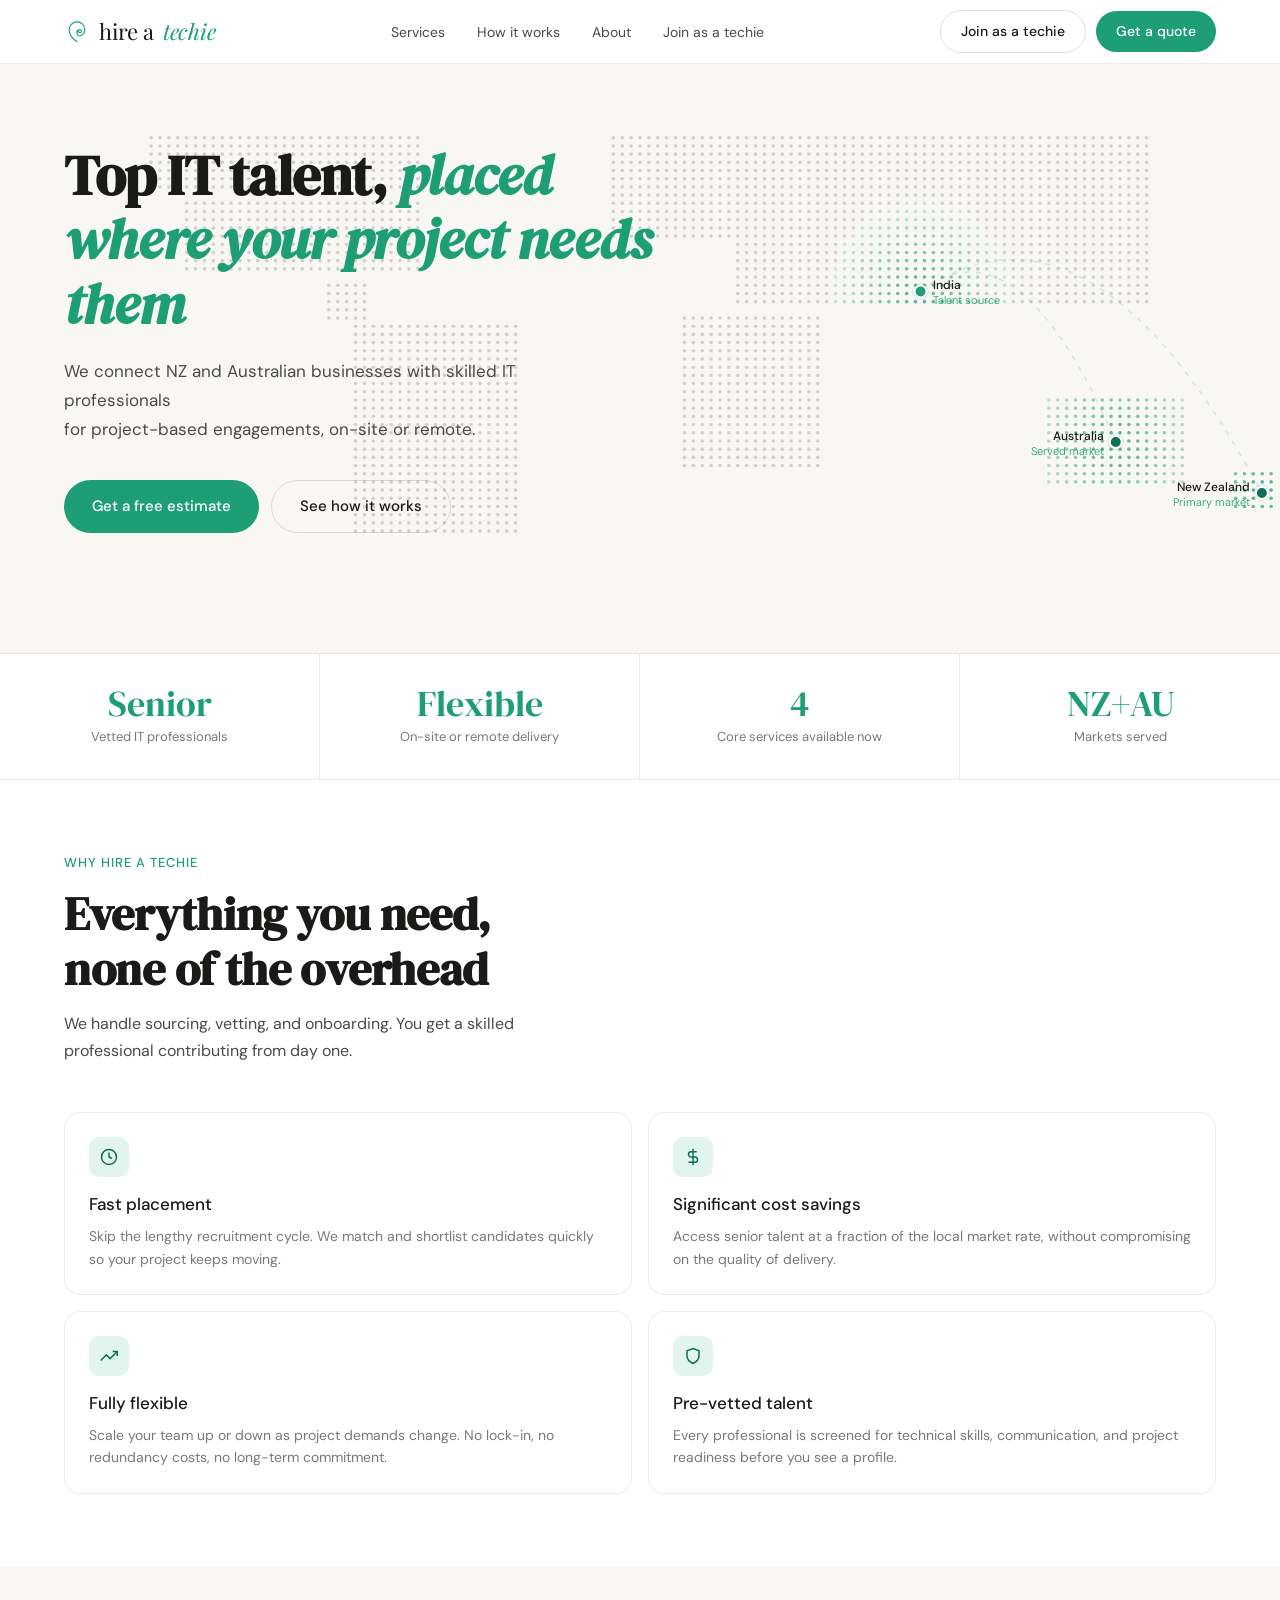
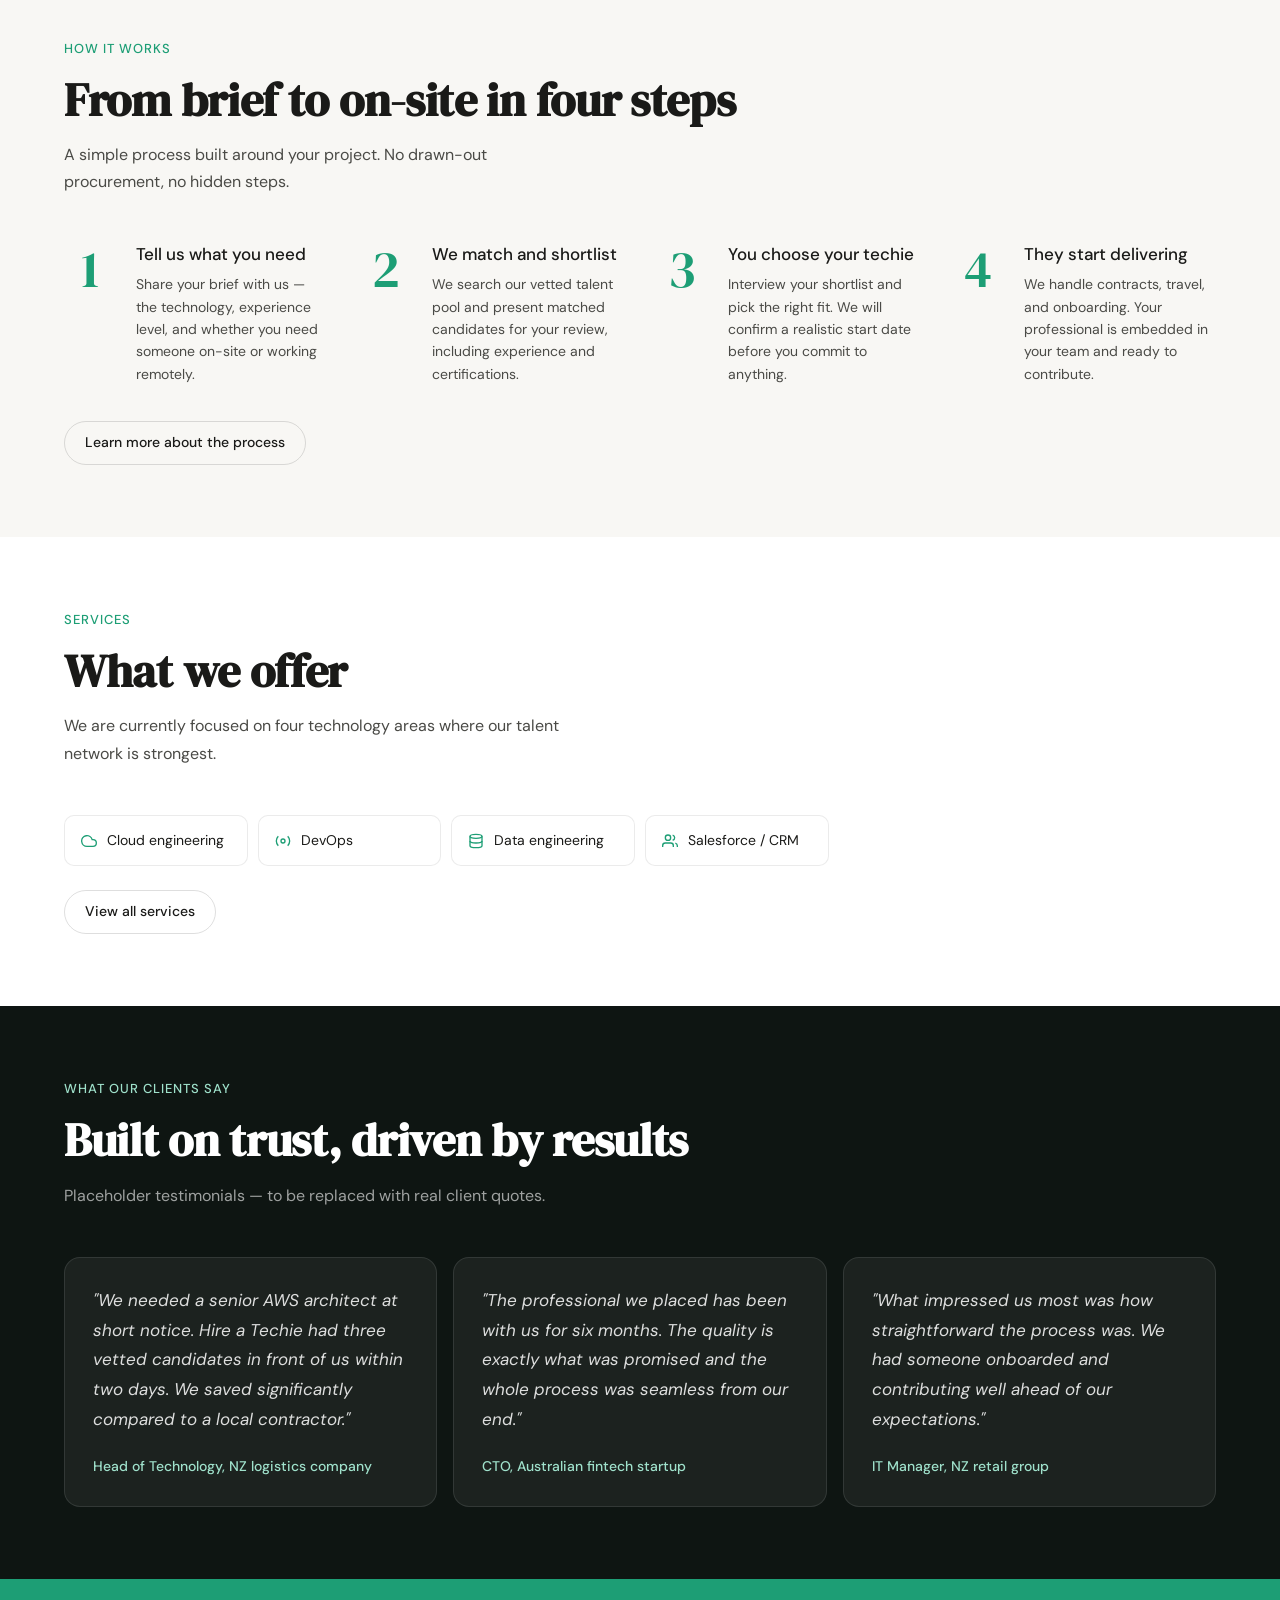
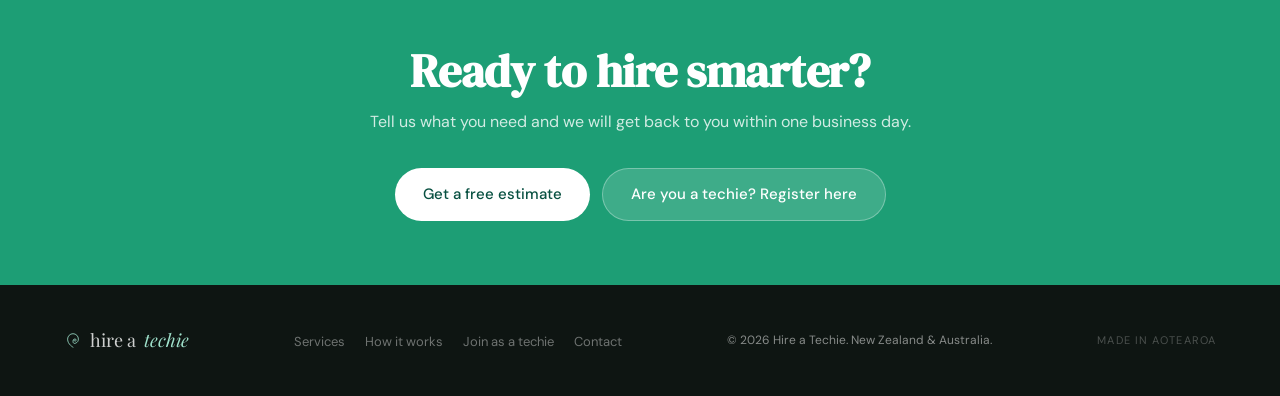
==== commit 29117284: "Add files via upload" ====
--- a/index.html
+++ b/index.html
@@ -13,19 +13,7 @@
 
   <!-- HERO -->
   <section class="hero">
-    <svg class="kw-hero-bg" viewBox="0 0 1200 400" preserveAspectRatio="xMidYMid slice" xmlns="http://www.w3.org/2000/svg" aria-hidden="true">
-      <defs>
-        <pattern id="kw" x="0" y="0" width="80" height="80" patternUnits="userSpaceOnUse">
-          <path d="M0 40 Q10 20 20 40 Q30 60 40 40 Q50 20 60 40 Q70 60 80 40" stroke="#1D9E75" stroke-width="1.5" fill="none"/>
-          <path d="M0 40 Q10 60 20 40 Q30 20 40 40 Q50 60 60 40 Q70 20 80 40" stroke="#1D9E75" stroke-width="0.5" fill="none" opacity="0.4"/>
-          <circle cx="20" cy="40" r="2.5" fill="none" stroke="#1D9E75" stroke-width="0.8"/>
-          <circle cx="60" cy="40" r="2.5" fill="none" stroke="#1D9E75" stroke-width="0.8"/>
-          <path d="M0 0 Q10 0 10 10 Q10 20 0 20" stroke="#1D9E75" stroke-width="0.5" fill="none" opacity="0.3"/>
-          <path d="M80 0 Q70 0 70 10 Q70 20 80 20" stroke="#1D9E75" stroke-width="0.5" fill="none" opacity="0.3"/>
-        </pattern>
-      </defs>
-      <rect width="1200" height="400" fill="url(#kw)"/>
-    </svg>
+    <canvas class="map-canvas" id="mapCanvas" aria-hidden="true"></canvas>
     <div class="hero-inner">
       <h1>Top IT talent, <em>placed where your project needs them</em></h1>
       <p class="hero-sub">We connect NZ and Australian businesses with skilled IT professionals<br>for project-based engagements, on-site or remote.</p>
@@ -194,5 +182,6 @@
 
   <div id="footer-placeholder"></div>
   <script src="js/components.js"></script>
+  <script src="js/map.js"></script>
 </body>
 </html>
--- a/css/style.css
+++ b/css/style.css
@@ -63,16 +63,6 @@
 .nav-logo span { color: var(--green); font-style: italic; }
 .nav-logo .koru-mark { width: 26px; height: 26px; flex-shrink: 0; }
 
-/* ---- KOWHAIWHAI HERO BACKGROUND ---- */
-.kw-hero-bg {
-  position: absolute;
-  inset: 0;
-  pointer-events: none;
-  opacity: 0.045;
-  z-index: 0;
-}
-.hero-inner { position: relative; z-index: 1; }
-
 .nav-links {
   display: flex;
   align-items: center;
@@ -134,17 +124,20 @@
   border-bottom: 1px solid var(--border);
   position: relative;
   overflow: hidden;
-}
-.hero::before {
-  content: '';
+  min-height: 420px;
+  display: flex;
+  align-items: center;
+}
+.map-canvas {
   position: absolute;
-  top: -120px; right: -120px;
-  width: 500px; height: 500px;
-  border-radius: 50%;
-  background: radial-gradient(circle, rgba(29,158,117,0.08) 0%, transparent 70%);
+  inset: 0;
+  width: 100%;
+  height: 100%;
   pointer-events: none;
 }
 .hero-inner {
+  position: relative;
+  z-index: 2;
   max-width: 640px;
 }
 .hero-badge {
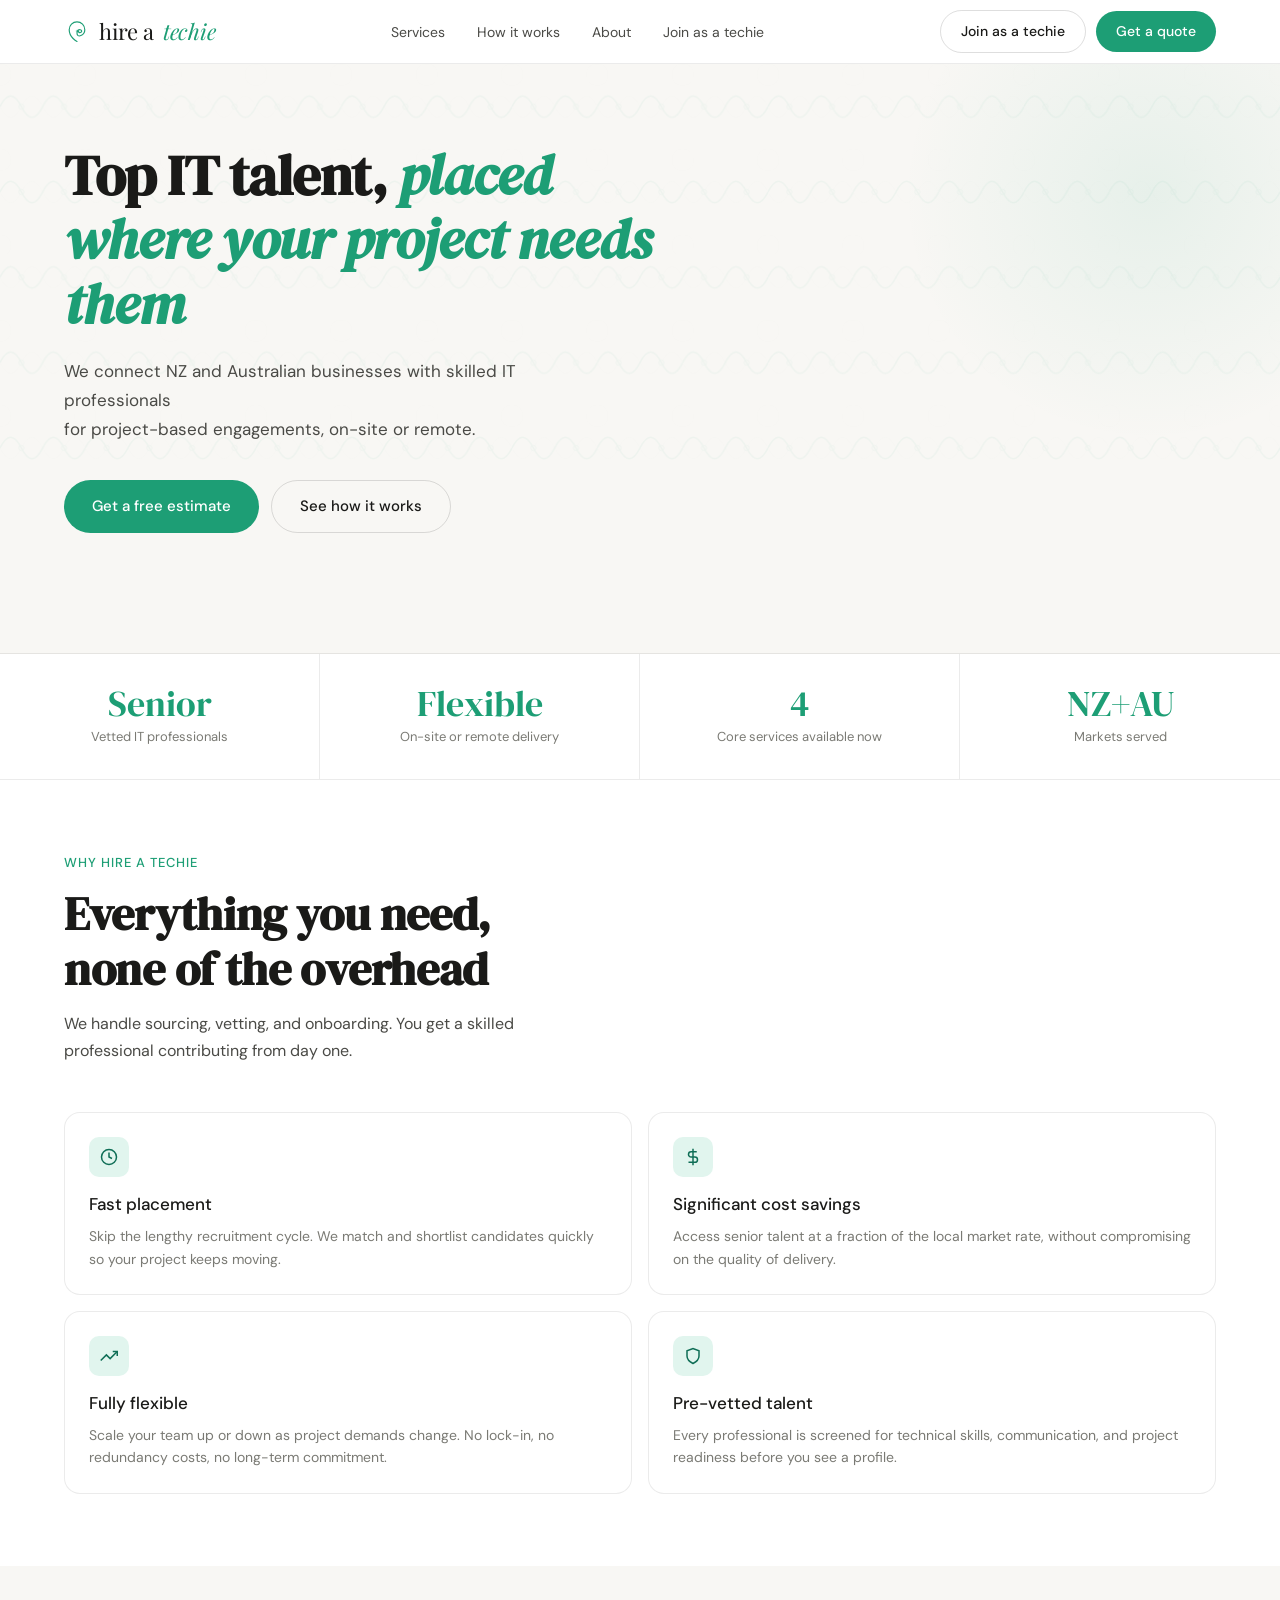
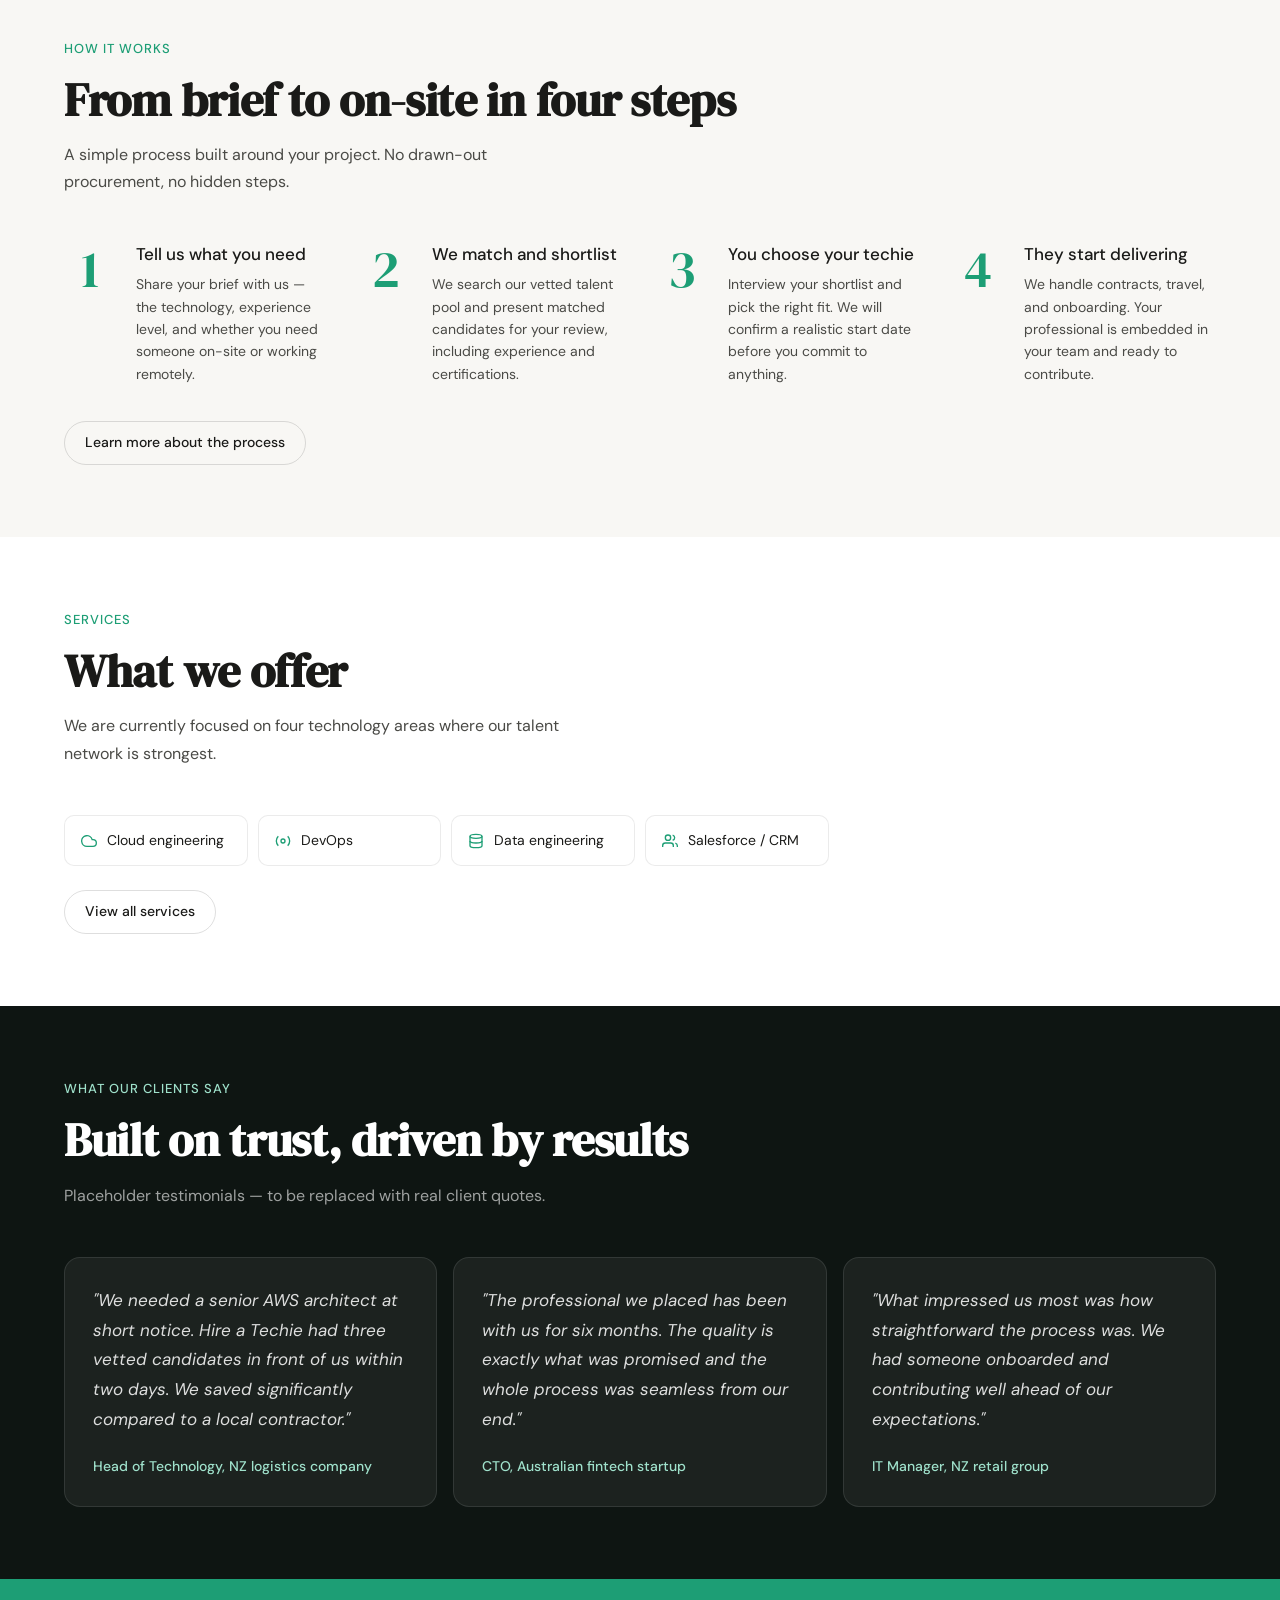
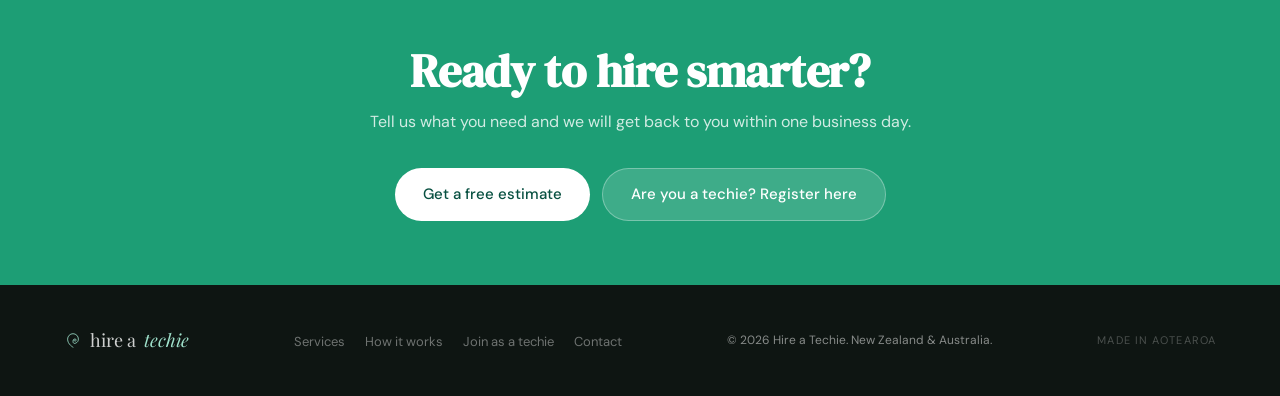
==== commit 9cfa901a: "Add files via upload" ====
--- a/index.html
+++ b/index.html
@@ -13,7 +13,19 @@
 
   <!-- HERO -->
   <section class="hero">
-    <canvas class="map-canvas" id="mapCanvas" aria-hidden="true"></canvas>
+    <svg class="kw-hero-bg" viewBox="0 0 1200 400" preserveAspectRatio="xMidYMid slice" xmlns="http://www.w3.org/2000/svg" aria-hidden="true">
+      <defs>
+        <pattern id="kw" x="0" y="0" width="80" height="80" patternUnits="userSpaceOnUse">
+          <path d="M0 40 Q10 20 20 40 Q30 60 40 40 Q50 20 60 40 Q70 60 80 40" stroke="#1D9E75" stroke-width="1.5" fill="none"/>
+          <path d="M0 40 Q10 60 20 40 Q30 20 40 40 Q50 60 60 40 Q70 20 80 40" stroke="#1D9E75" stroke-width="0.5" fill="none" opacity="0.4"/>
+          <circle cx="20" cy="40" r="2.5" fill="none" stroke="#1D9E75" stroke-width="0.8"/>
+          <circle cx="60" cy="40" r="2.5" fill="none" stroke="#1D9E75" stroke-width="0.8"/>
+          <path d="M0 0 Q10 0 10 10 Q10 20 0 20" stroke="#1D9E75" stroke-width="0.5" fill="none" opacity="0.3"/>
+          <path d="M80 0 Q70 0 70 10 Q70 20 80 20" stroke="#1D9E75" stroke-width="0.5" fill="none" opacity="0.3"/>
+        </pattern>
+      </defs>
+      <rect width="1200" height="400" fill="url(#kw)"/>
+    </svg>
     <div class="hero-inner">
       <h1>Top IT talent, <em>placed where your project needs them</em></h1>
       <p class="hero-sub">We connect NZ and Australian businesses with skilled IT professionals<br>for project-based engagements, on-site or remote.</p>
@@ -182,6 +194,5 @@
 
   <div id="footer-placeholder"></div>
   <script src="js/components.js"></script>
-  <script src="js/map.js"></script>
 </body>
 </html>
--- a/css/style.css
+++ b/css/style.css
@@ -63,6 +63,16 @@
 .nav-logo span { color: var(--green); font-style: italic; }
 .nav-logo .koru-mark { width: 26px; height: 26px; flex-shrink: 0; }
 
+/* ---- KOWHAIWHAI HERO BACKGROUND ---- */
+.kw-hero-bg {
+  position: absolute;
+  inset: 0;
+  pointer-events: none;
+  opacity: 0.045;
+  z-index: 0;
+}
+.hero-inner { position: relative; z-index: 1; }
+
 .nav-links {
   display: flex;
   align-items: center;
@@ -124,20 +134,17 @@
   border-bottom: 1px solid var(--border);
   position: relative;
   overflow: hidden;
-  min-height: 420px;
-  display: flex;
-  align-items: center;
-}
-.map-canvas {
+}
+.hero::before {
+  content: '';
   position: absolute;
-  inset: 0;
-  width: 100%;
-  height: 100%;
+  top: -120px; right: -120px;
+  width: 500px; height: 500px;
+  border-radius: 50%;
+  background: radial-gradient(circle, rgba(29,158,117,0.08) 0%, transparent 70%);
   pointer-events: none;
 }
 .hero-inner {
-  position: relative;
-  z-index: 2;
   max-width: 640px;
 }
 .hero-badge {
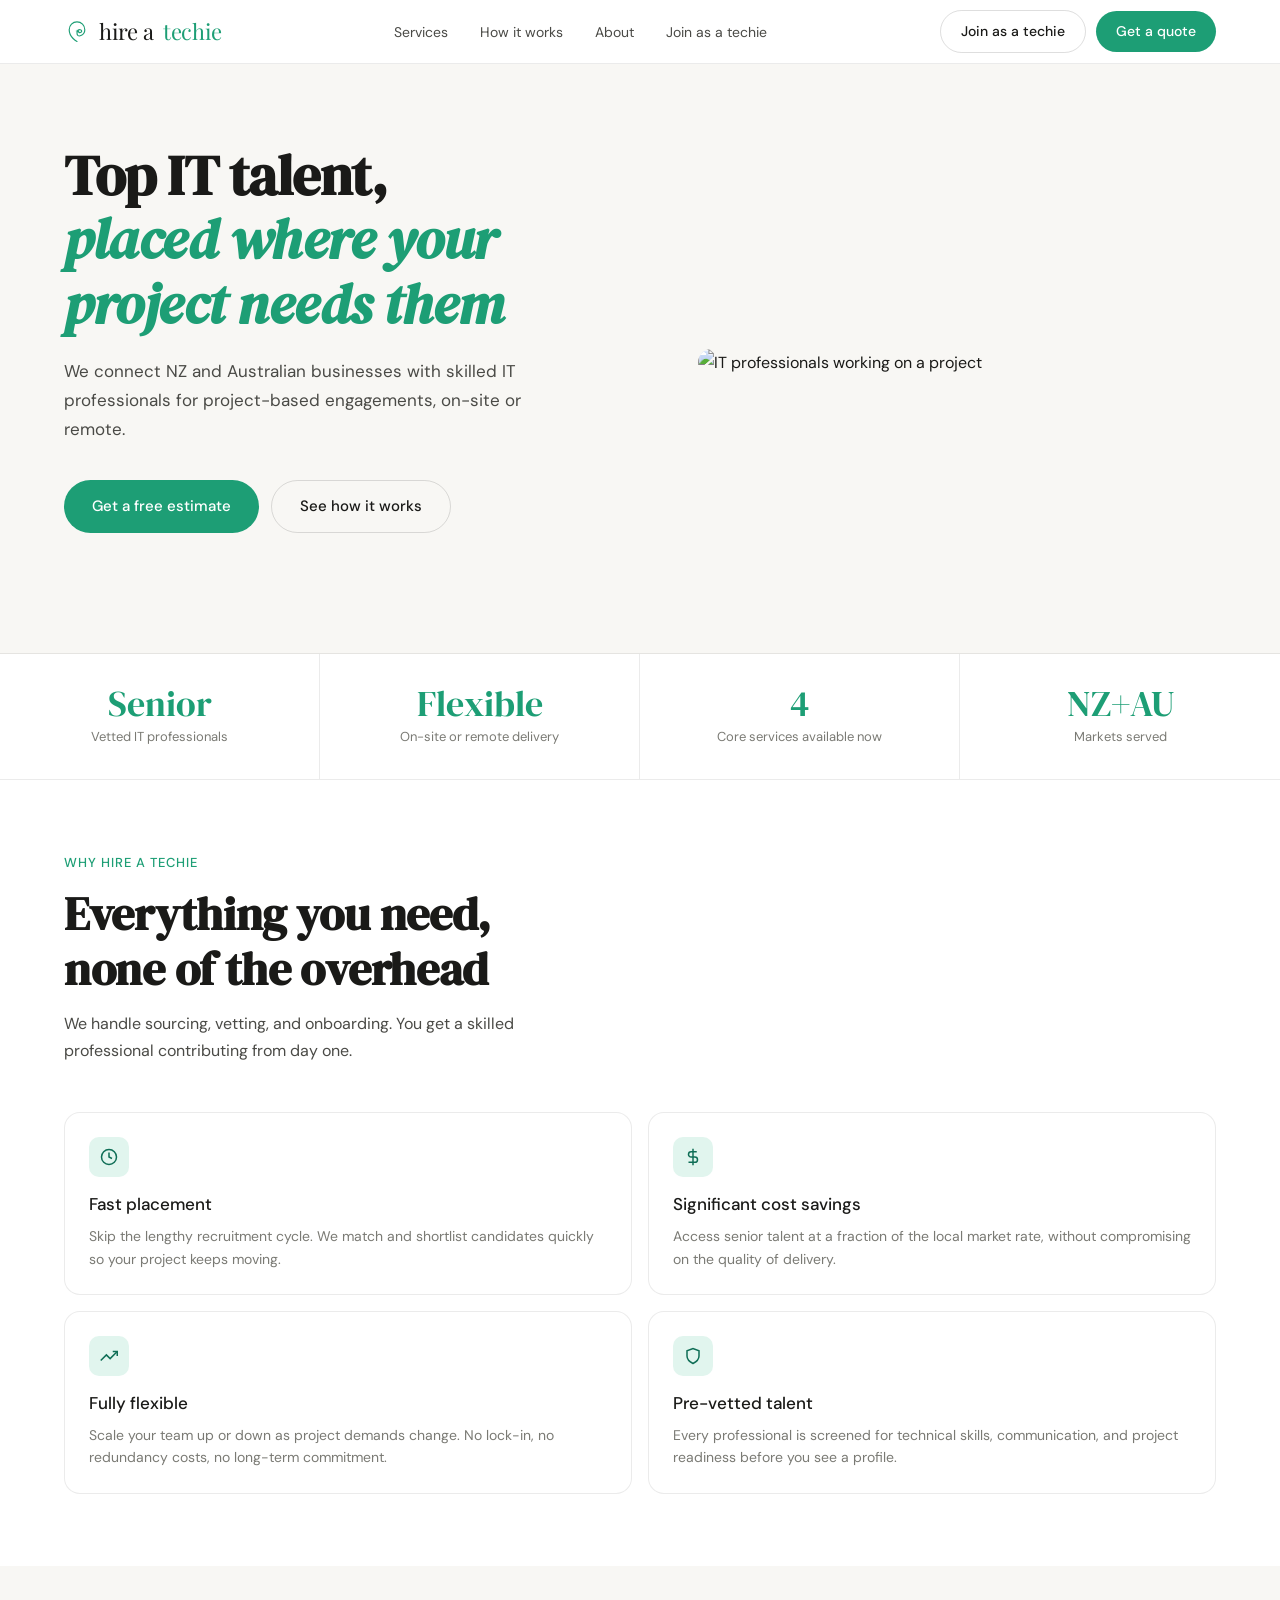
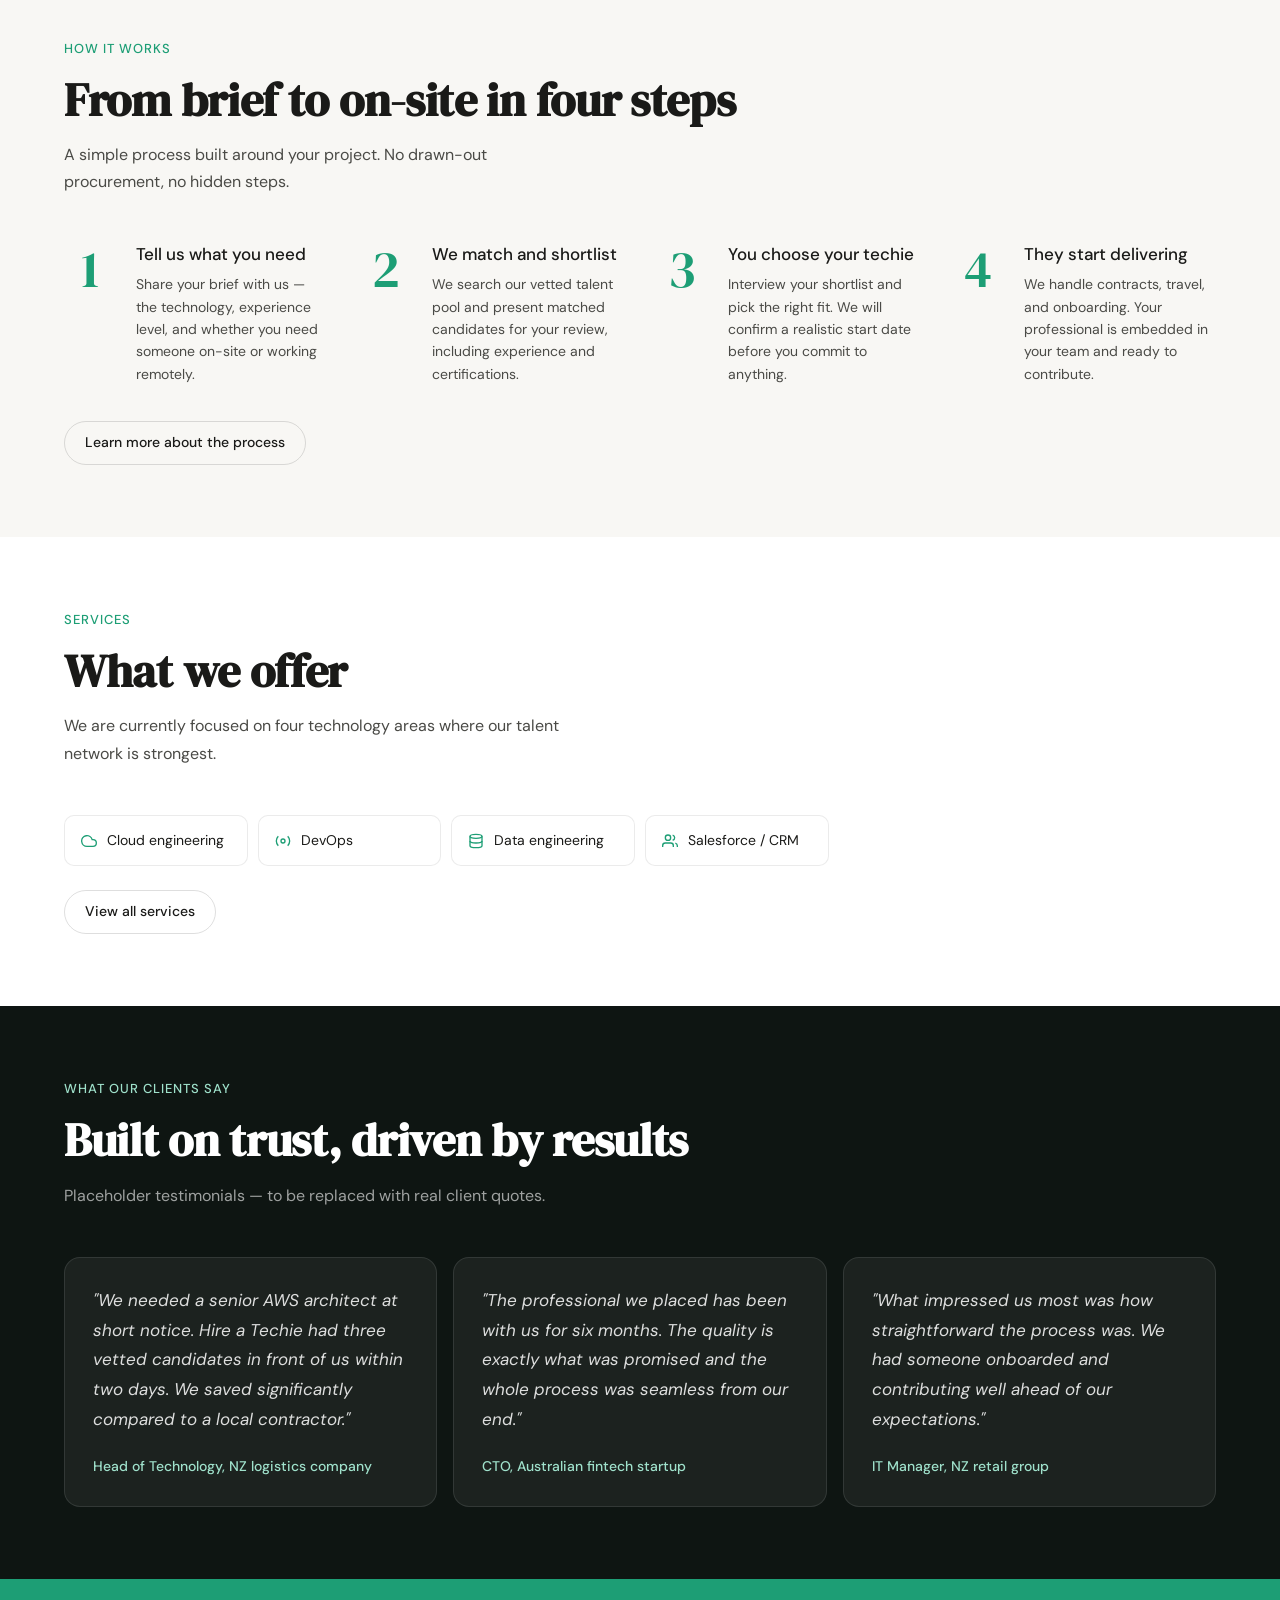
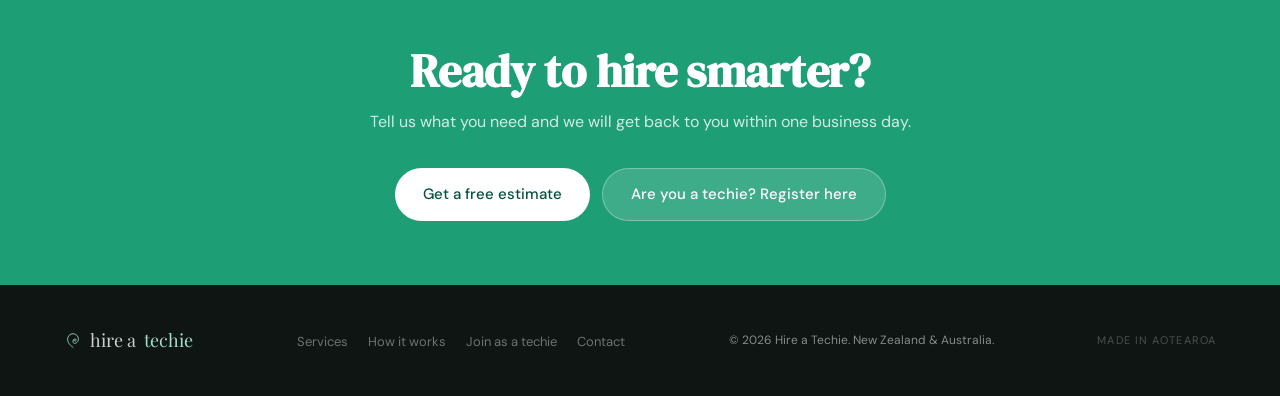
==== commit df427e22: "Add files via upload" ====
--- a/index.html
+++ b/index.html
@@ -13,25 +13,17 @@
 
   <!-- HERO -->
   <section class="hero">
-    <svg class="kw-hero-bg" viewBox="0 0 1200 400" preserveAspectRatio="xMidYMid slice" xmlns="http://www.w3.org/2000/svg" aria-hidden="true">
-      <defs>
-        <pattern id="kw" x="0" y="0" width="80" height="80" patternUnits="userSpaceOnUse">
-          <path d="M0 40 Q10 20 20 40 Q30 60 40 40 Q50 20 60 40 Q70 60 80 40" stroke="#1D9E75" stroke-width="1.5" fill="none"/>
-          <path d="M0 40 Q10 60 20 40 Q30 20 40 40 Q50 60 60 40 Q70 20 80 40" stroke="#1D9E75" stroke-width="0.5" fill="none" opacity="0.4"/>
-          <circle cx="20" cy="40" r="2.5" fill="none" stroke="#1D9E75" stroke-width="0.8"/>
-          <circle cx="60" cy="40" r="2.5" fill="none" stroke="#1D9E75" stroke-width="0.8"/>
-          <path d="M0 0 Q10 0 10 10 Q10 20 0 20" stroke="#1D9E75" stroke-width="0.5" fill="none" opacity="0.3"/>
-          <path d="M80 0 Q70 0 70 10 Q70 20 80 20" stroke="#1D9E75" stroke-width="0.5" fill="none" opacity="0.3"/>
-        </pattern>
-      </defs>
-      <rect width="1200" height="400" fill="url(#kw)"/>
-    </svg>
     <div class="hero-inner">
-      <h1>Top IT talent, <em>placed where your project needs them</em></h1>
-      <p class="hero-sub">We connect NZ and Australian businesses with skilled IT professionals<br>for project-based engagements, on-site or remote.</p>
-      <div class="hero-btns">
-        <a href="pages/contact.html" class="btn btn-primary btn-large">Get a free estimate</a>
-        <a href="pages/how-it-works.html" class="btn btn-outline btn-large">See how it works</a>
+      <div class="hero-text">
+        <h1>Top IT talent,<br><em>placed where your project needs them</em></h1>
+        <p class="hero-sub">We connect NZ and Australian businesses with skilled IT professionals for project-based engagements, on-site or remote.</p>
+        <div class="hero-btns">
+          <a href="pages/contact.html" class="btn btn-primary btn-large">Get a free estimate</a>
+          <a href="pages/how-it-works.html" class="btn btn-outline btn-large">See how it works</a>
+        </div>
+      </div>
+      <div class="hero-image">
+        <img src="images/hero-banner.png" alt="IT professionals working on a project" loading="eager">
       </div>
     </div>
   </section>
@@ -194,5 +186,6 @@
 
   <div id="footer-placeholder"></div>
   <script src="js/components.js"></script>
+  <script src="js/map.js"></script>
 </body>
 </html>
--- a/css/style.css
+++ b/css/style.css
@@ -60,18 +60,8 @@
   gap: 9px;
   text-decoration: none;
 }
-.nav-logo span { color: var(--green); font-style: italic; }
+.nav-logo span { color: var(--green); font-style: normal; }
 .nav-logo .koru-mark { width: 26px; height: 26px; flex-shrink: 0; }
-
-/* ---- KOWHAIWHAI HERO BACKGROUND ---- */
-.kw-hero-bg {
-  position: absolute;
-  inset: 0;
-  pointer-events: none;
-  opacity: 0.045;
-  z-index: 0;
-}
-.hero-inner { position: relative; z-index: 1; }
 
 .nav-links {
   display: flex;
@@ -135,17 +125,25 @@
   position: relative;
   overflow: hidden;
 }
-.hero::before {
-  content: '';
-  position: absolute;
-  top: -120px; right: -120px;
-  width: 500px; height: 500px;
-  border-radius: 50%;
-  background: radial-gradient(circle, rgba(29,158,117,0.08) 0%, transparent 70%);
-  pointer-events: none;
-}
 .hero-inner {
-  max-width: 640px;
+  display: flex;
+  align-items: center;
+  gap: 56px;
+  max-width: 1200px;
+}
+.hero-text {
+  flex: 1;
+  min-width: 0;
+}
+.hero-image {
+  flex: 0 0 45%;
+  max-width: 45%;
+}
+.hero-image img {
+  width: 100%;
+  height: auto;
+  display: block;
+  border-radius: var(--radius-lg);
 }
 .hero-badge {
   display: inline-flex;
@@ -435,7 +433,7 @@
   gap: 8px;
 }
 .footer-logo .koru-mark-sm { width: 18px; height: 18px; flex-shrink: 0; }
-.footer-logo span { color: var(--green-mid); font-style: italic; }
+.footer-logo span { color: var(--green-mid); font-style: normal; }
 .footer-links {
   display: flex;
   gap: 20px;
@@ -590,6 +588,8 @@
   .stats { grid-template-columns: 1fr 1fr; }
   .stat-item { border-right: none; border-bottom: 1px solid var(--border); }
   .stat-item:nth-child(even) { border-left: 1px solid var(--border); }
+  .hero-inner { flex-direction: column; gap: 32px; }
+  .hero-image { flex: none; max-width: 100%; width: 100%; }
   .hero-btns { flex-direction: column; }
   .hero-btns .btn { width: fit-content; }
   .cards-2col { grid-template-columns: 1fr; }
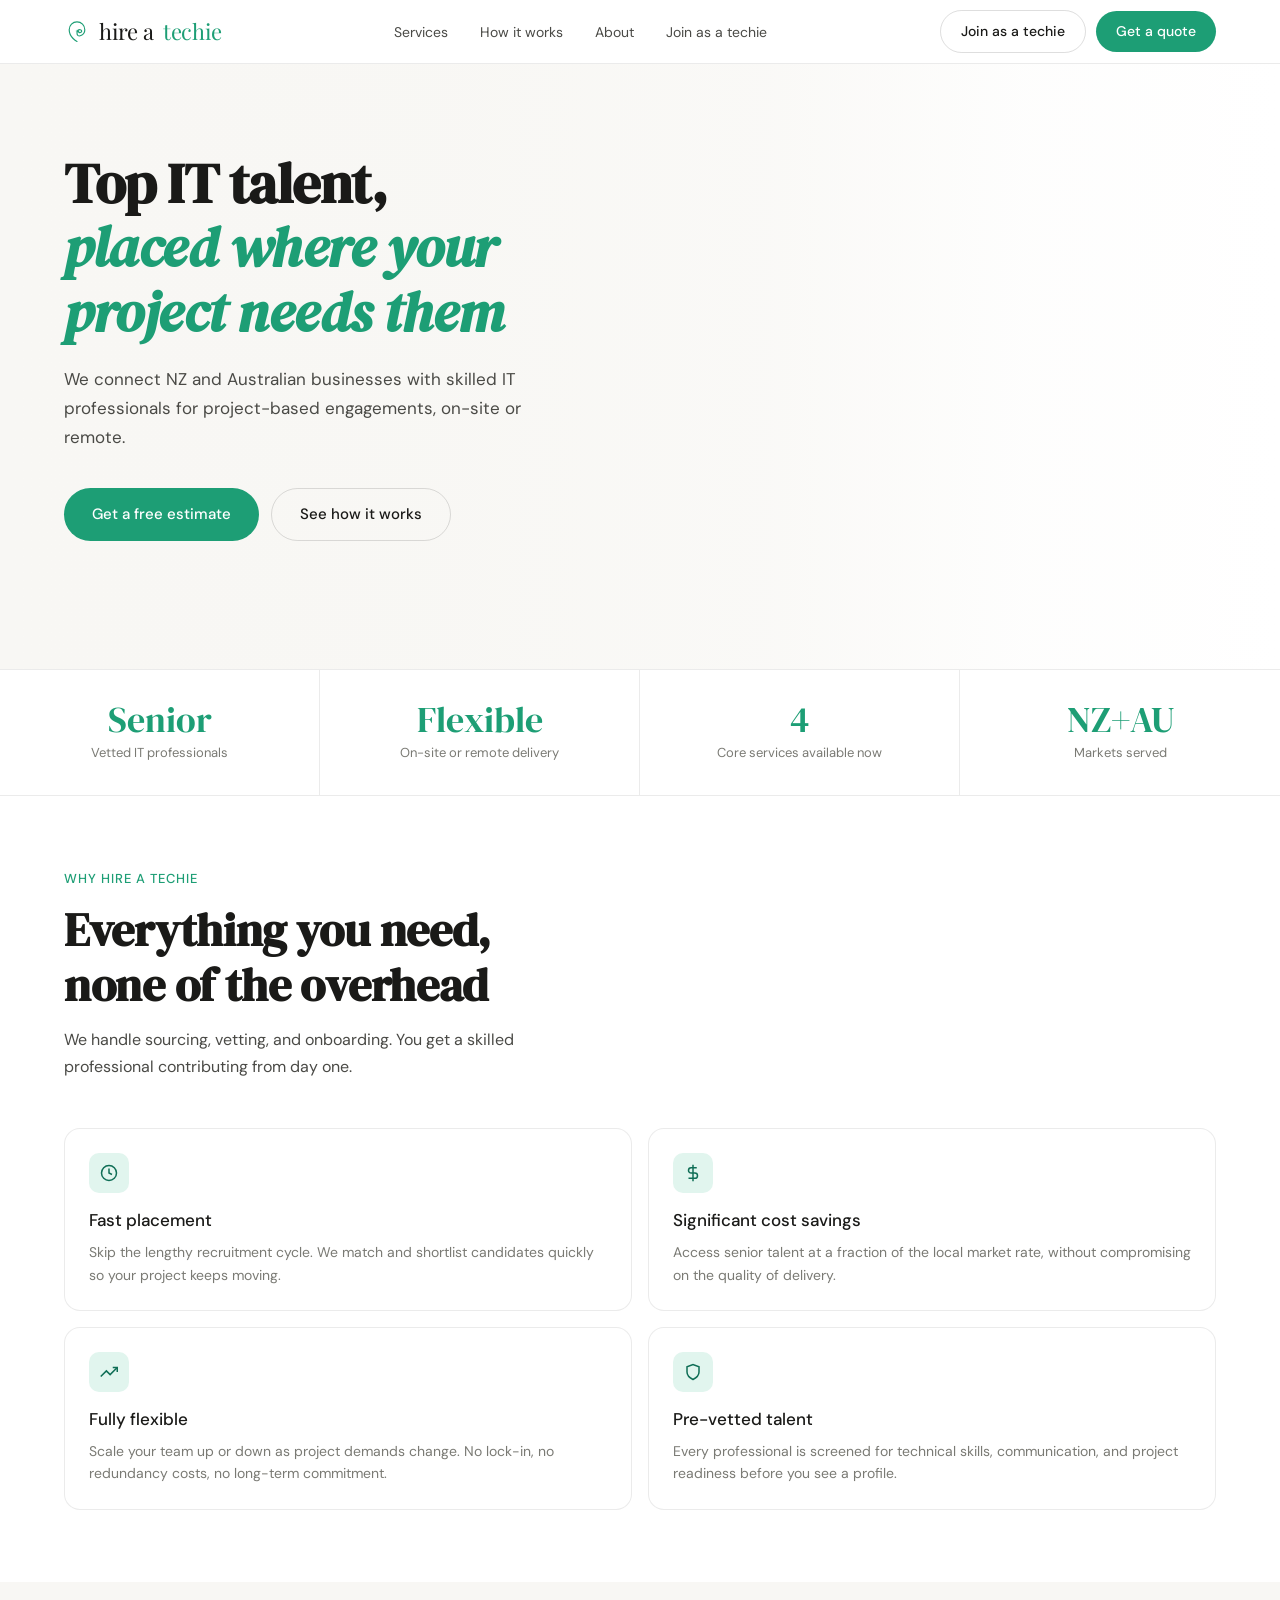
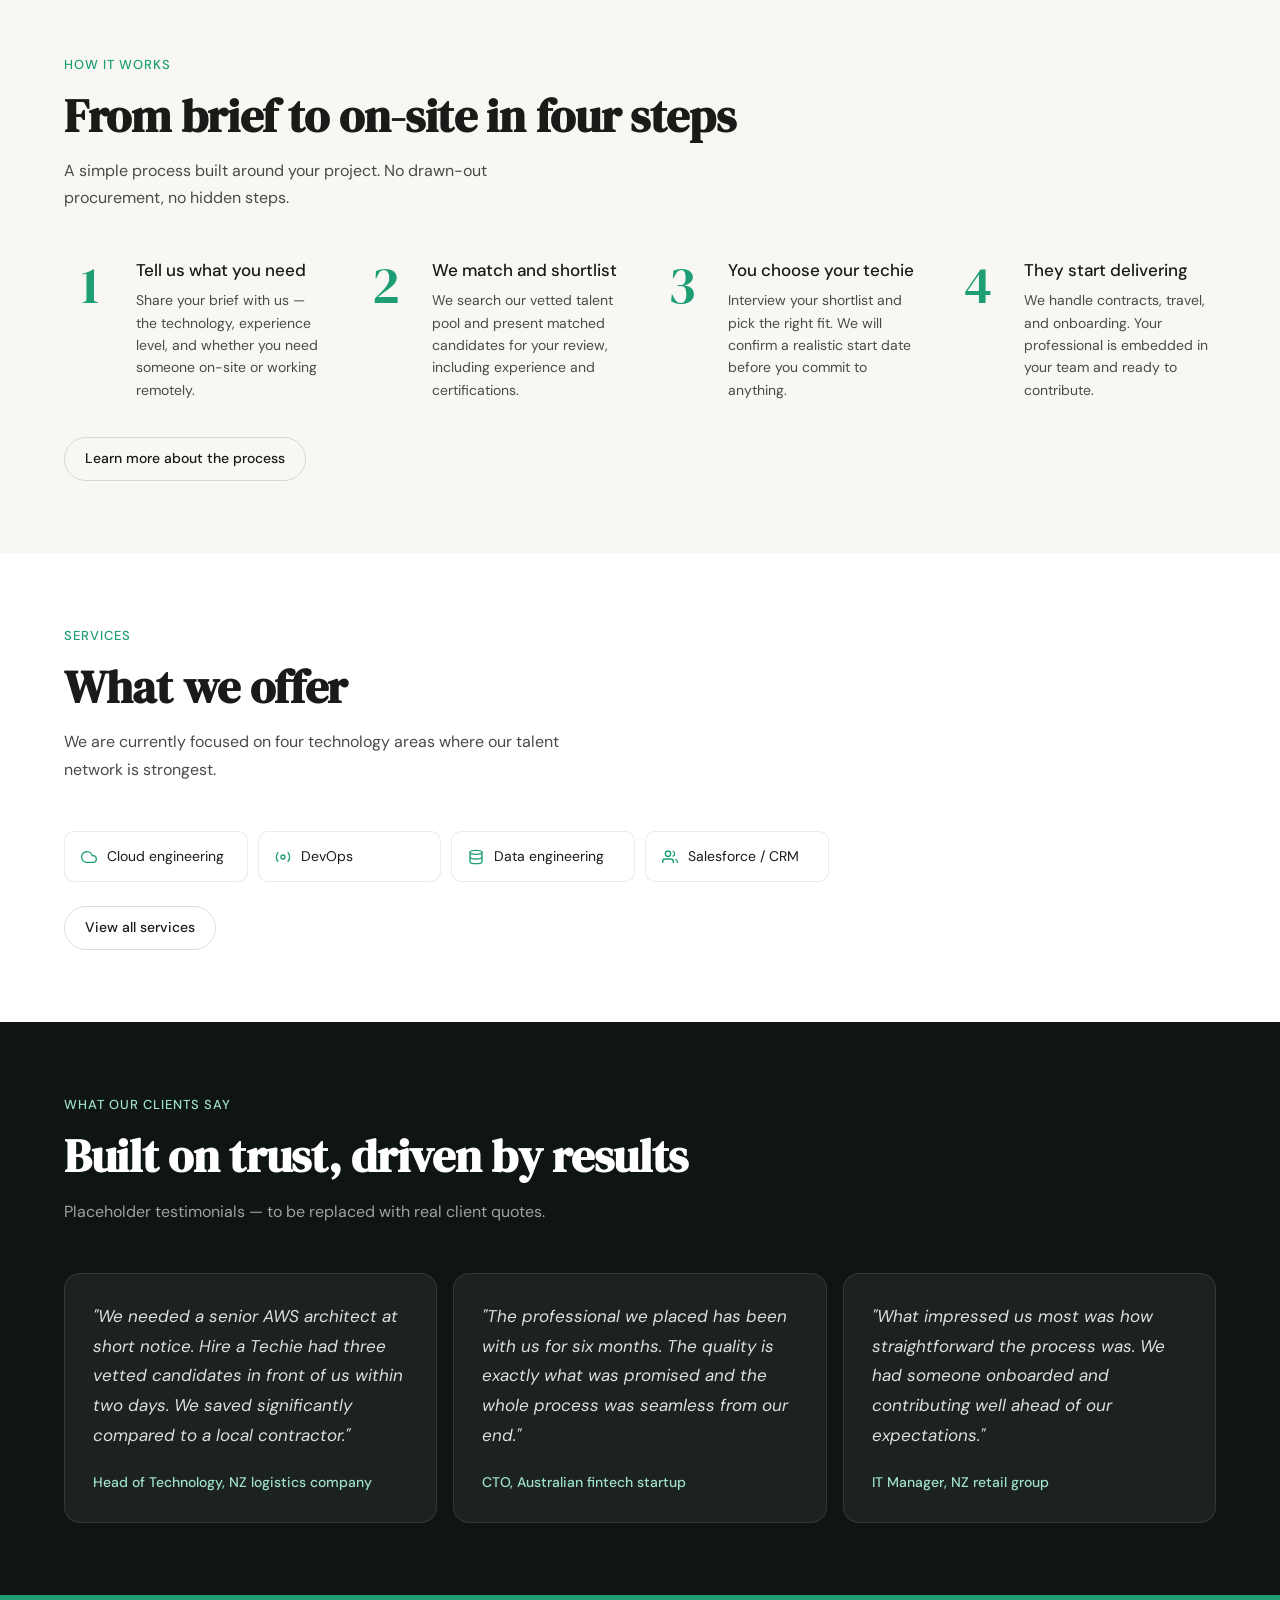
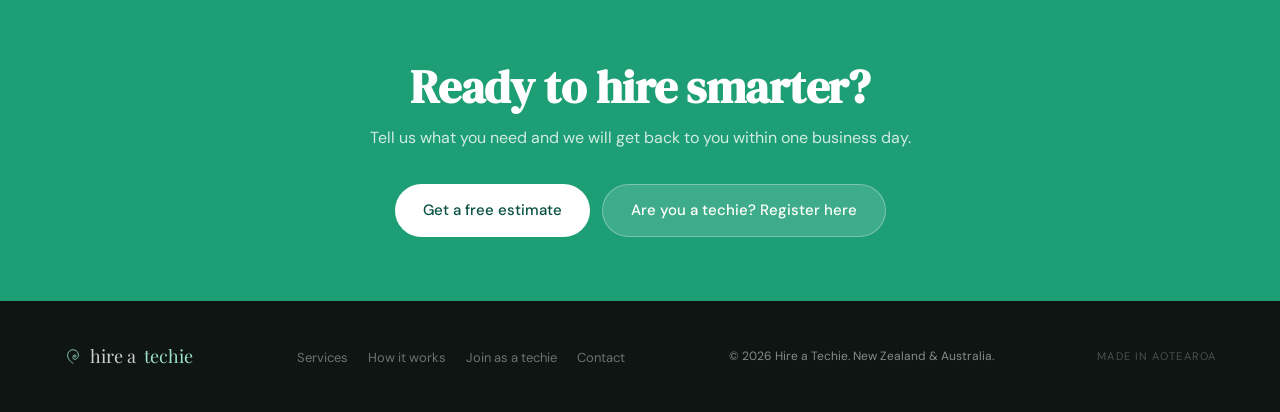
==== commit 9879f12b: "Add files via upload" ====
--- a/index.html
+++ b/index.html
@@ -13,6 +13,7 @@
 
   <!-- HERO -->
   <section class="hero">
+    <div class="hero-bg-image"></div>
     <div class="hero-inner">
       <div class="hero-text">
         <h1>Top IT talent,<br><em>placed where your project needs them</em></h1>
@@ -21,9 +22,6 @@
           <a href="pages/contact.html" class="btn btn-primary btn-large">Get a free estimate</a>
           <a href="pages/how-it-works.html" class="btn btn-outline btn-large">See how it works</a>
         </div>
-      </div>
-      <div class="hero-image">
-        <img src="images/hero-banner.png" alt="IT professionals working on a project" loading="eager">
       </div>
     </div>
   </section>
--- a/css/style.css
+++ b/css/style.css
@@ -119,21 +119,44 @@
 
 /* ---- HERO ---- */
 .hero {
-  padding: 80px 5% 72px;
-  background: var(--bg-off);
+  padding: 88px 5% 80px;
   border-bottom: 1px solid var(--border);
   position: relative;
   overflow: hidden;
+  min-height: 480px;
+  display: flex;
+  align-items: center;
+}
+.hero-bg-image {
+  position: absolute;
+  inset: 0;
+  background-image: url('images/hero-banner.png');
+  background-size: cover;
+  background-position: center right;
+  z-index: 0;
+}
+.hero-bg-image::after {
+  content: '';
+  position: absolute;
+  inset: 0;
+  background: linear-gradient(
+    90deg,
+    rgba(248,247,244,1) 0%,
+    rgba(248,247,244,0.97) 35%,
+    rgba(248,247,244,0.75) 60%,
+    rgba(248,247,244,0.2) 80%,
+    rgba(248,247,244,0) 100%
+  );
 }
 .hero-inner {
-  display: flex;
-  align-items: center;
-  gap: 56px;
-  max-width: 1200px;
+  position: relative;
+  z-index: 2;
+  display: flex;
+  align-items: center;
+  width: 100%;
 }
 .hero-text {
-  flex: 1;
-  min-width: 0;
+  max-width: 540px;
 }
 .hero-image {
   flex: 0 0 45%;
@@ -588,8 +611,10 @@
   .stats { grid-template-columns: 1fr 1fr; }
   .stat-item { border-right: none; border-bottom: 1px solid var(--border); }
   .stat-item:nth-child(even) { border-left: 1px solid var(--border); }
-  .hero-inner { flex-direction: column; gap: 32px; }
-  .hero-image { flex: none; max-width: 100%; width: 100%; }
+  .hero { min-height: 380px; padding: 72px 5% 56px; }
+  .hero-bg-image::after { background: linear-gradient(180deg, rgba(248,247,244,0.96) 50%, rgba(248,247,244,0.7) 100%); }
+  .hero-inner { flex-direction: column; }
+  .hero-text { max-width: 100%; }
   .hero-btns { flex-direction: column; }
   .hero-btns .btn { width: fit-content; }
   .cards-2col { grid-template-columns: 1fr; }
